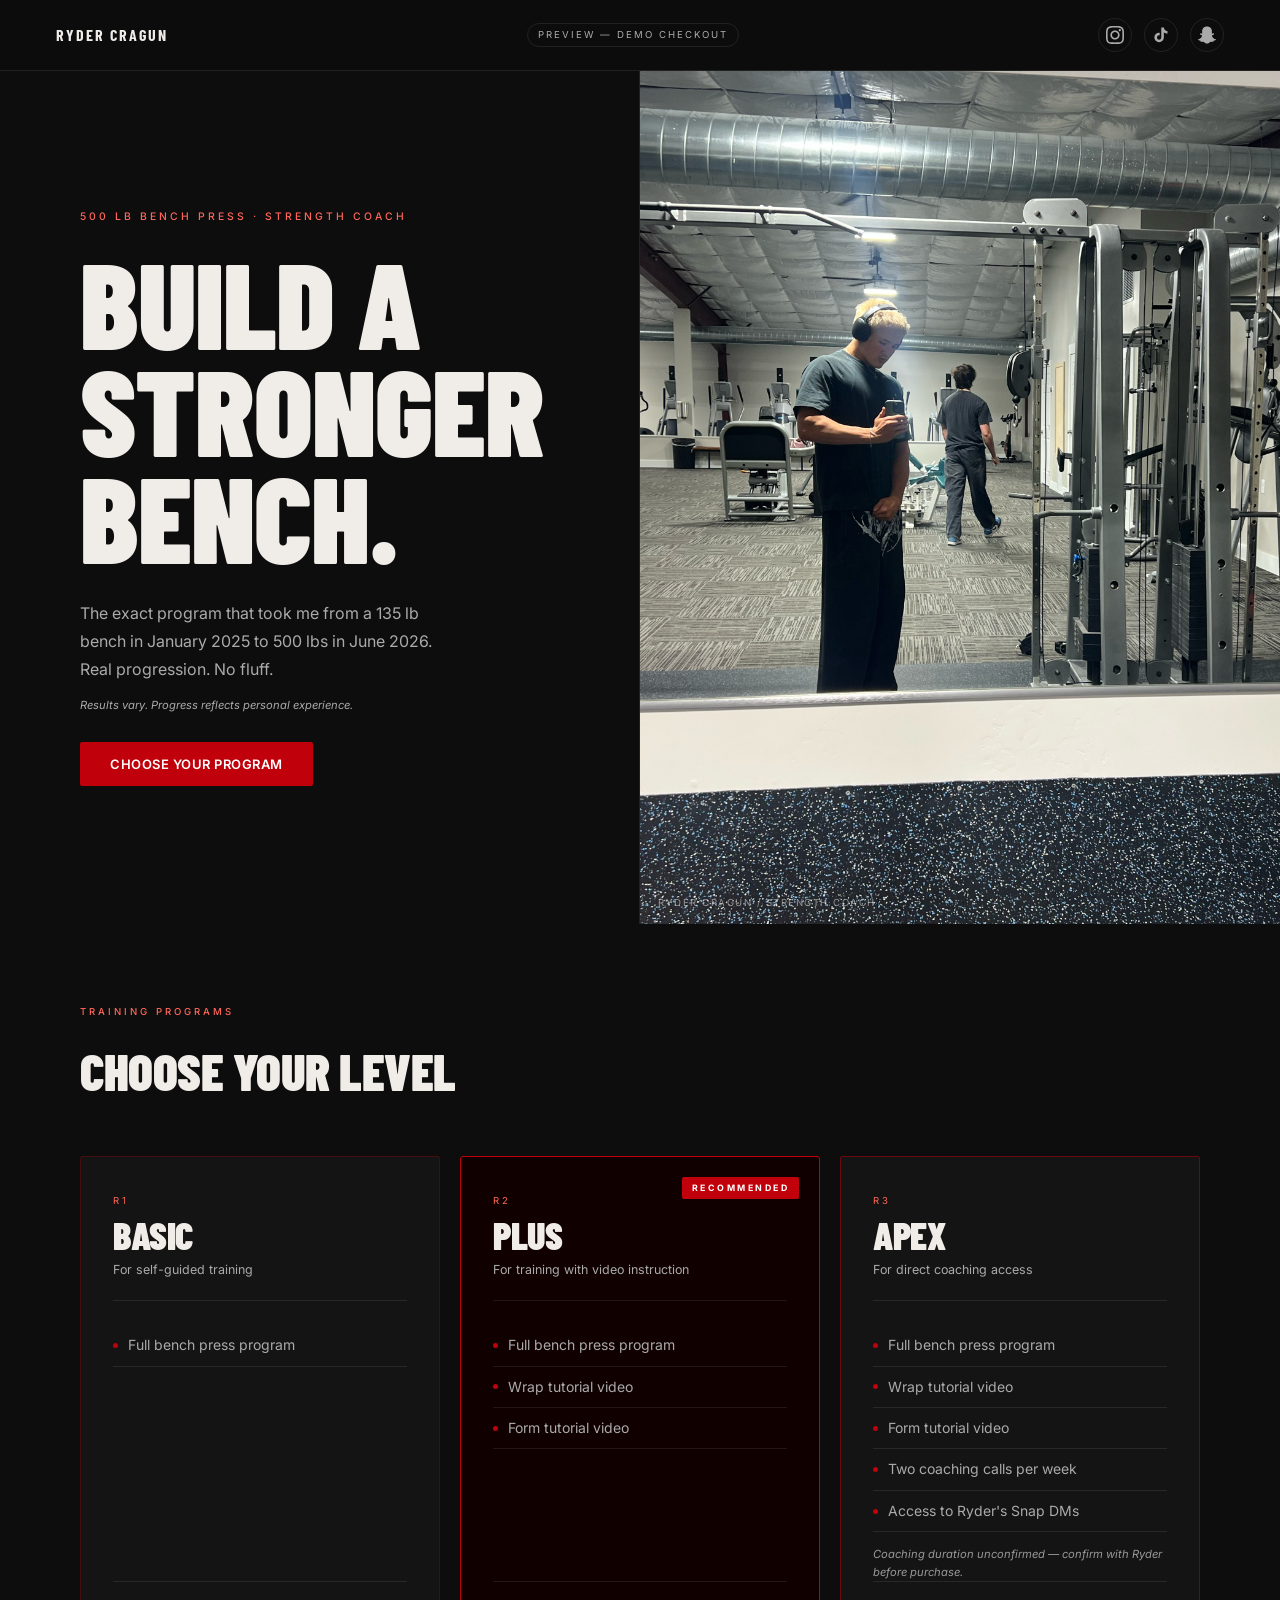
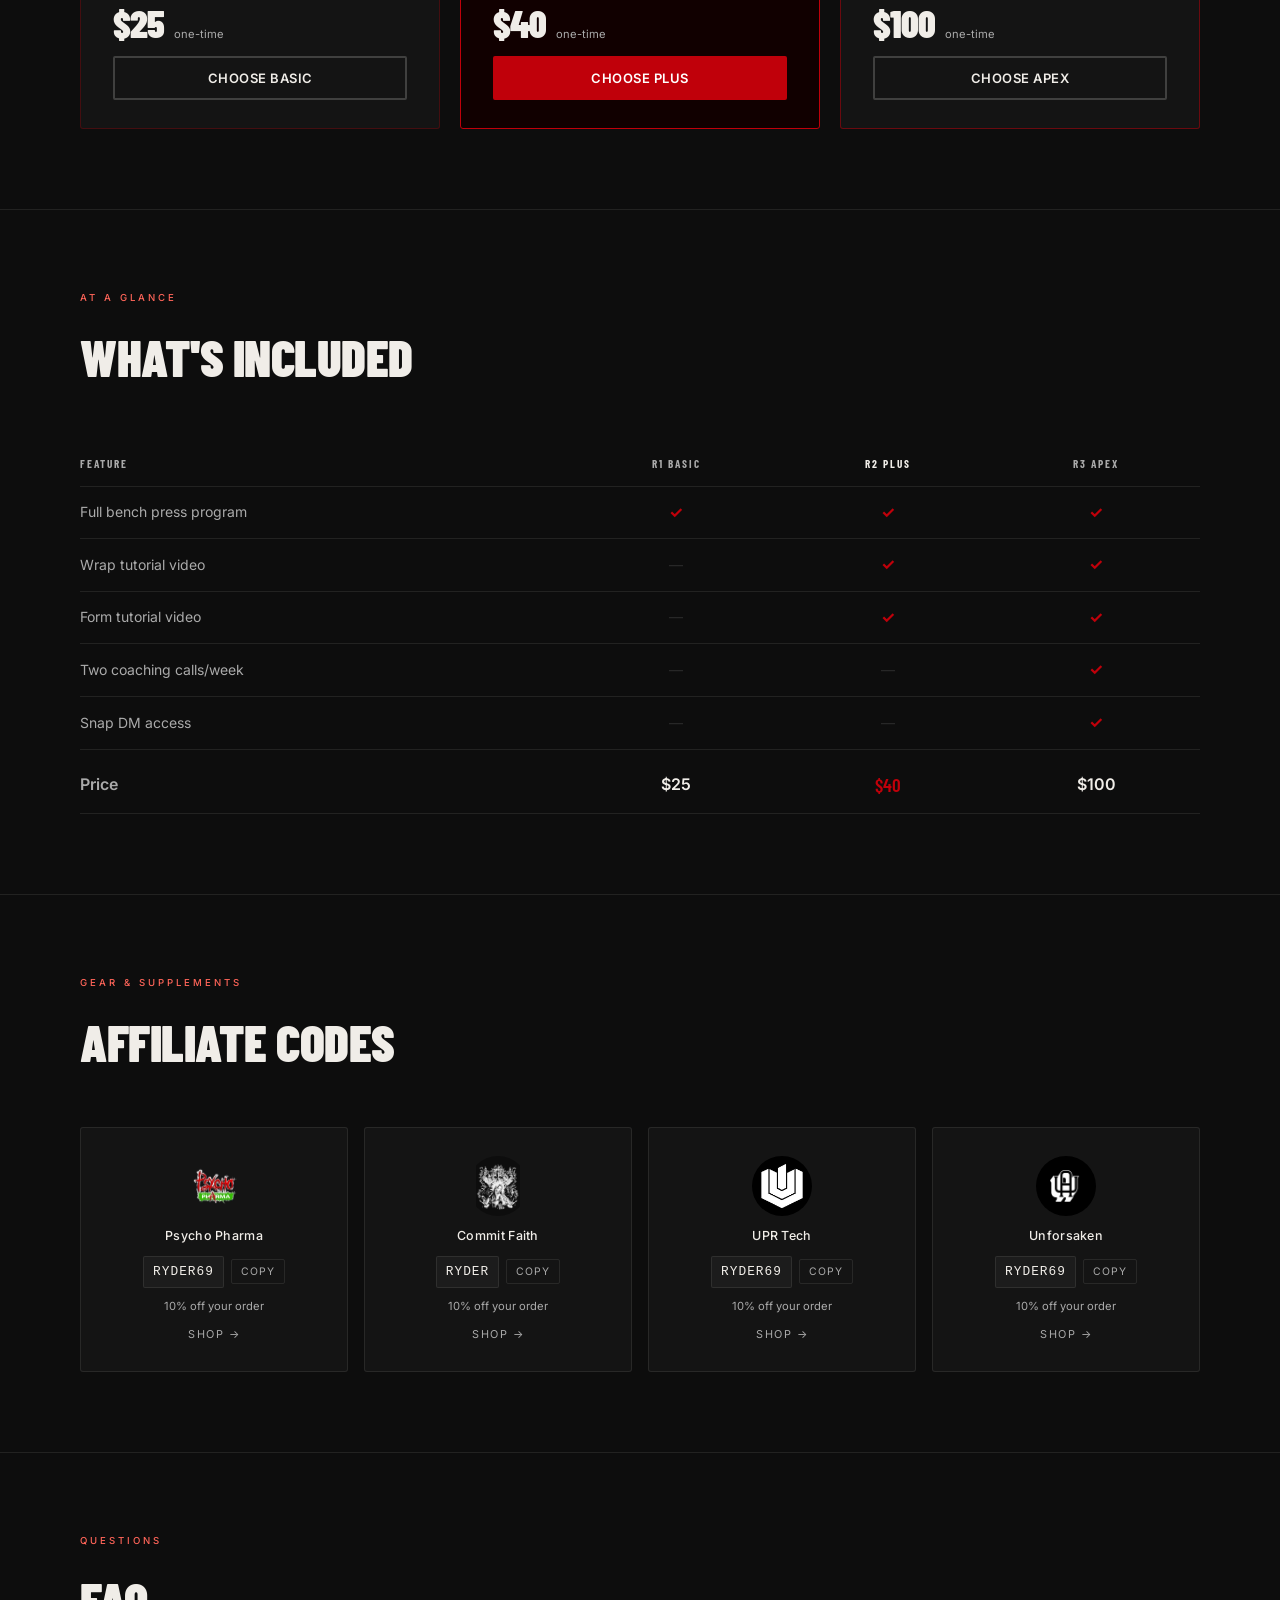
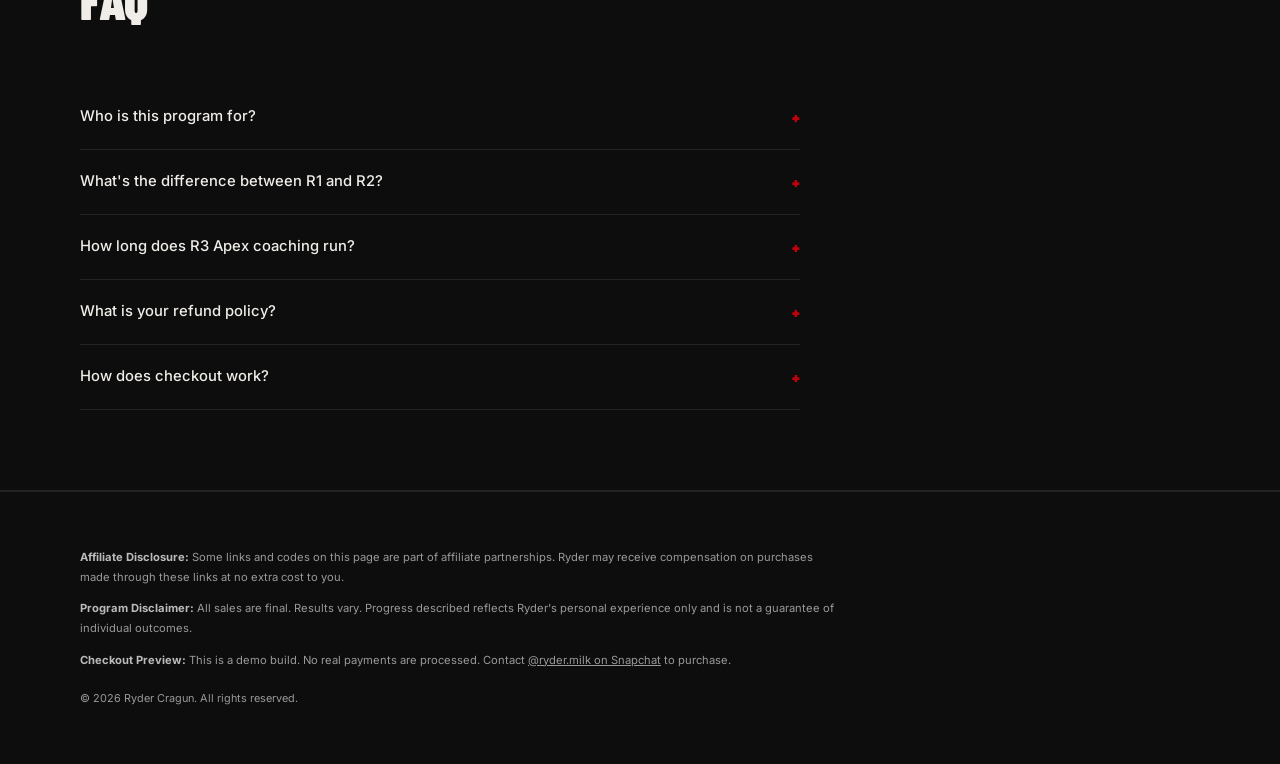
==== index.html @ a9511075 "Initial commit: Ryder website funnel files" ====
<!DOCTYPE html>
<html lang="en">
<head>
  <meta charset="UTF-8">
  <meta name="viewport" content="width=device-width, initial-scale=1.0">
  <title>Ryder Cragun — Bench Press Programs</title>
  <link rel="preconnect" href="https://fonts.googleapis.com">
  <link href="https://fonts.googleapis.com/css2?family=Barlow+Condensed:wght@700;900&family=Inter:wght@300;400;500&display=swap" rel="stylesheet">
  <link rel="stylesheet" href="styles.css">
</head>
<body>

  <header class="site-nav">
    <span class="nav-brand">Ryder Cragun</span>
    <span class="preview-label">Preview — Demo Checkout</span>
    <nav class="nav-socials" aria-label="Social links">
      <a href="https://www.instagram.com/Ryder.cragun" target="_blank" rel="noopener" aria-label="Instagram">
        <svg width="18" height="18" viewBox="0 0 24 24" fill="currentColor" aria-hidden="true"><path d="M12 2.163c3.204 0 3.584.012 4.85.07 3.252.148 4.771 1.691 4.919 4.919.058 1.265.069 1.645.069 4.849 0 3.205-.012 3.584-.069 4.849-.149 3.225-1.664 4.771-4.919 4.919-1.266.058-1.644.07-4.85.07-3.204 0-3.584-.012-4.849-.07-3.26-.149-4.771-1.699-4.919-4.92-.058-1.265-.07-1.644-.07-4.849 0-3.204.013-3.583.07-4.849.149-3.227 1.664-4.771 4.919-4.919 1.266-.057 1.645-.069 4.849-.069zm0-2.163c-3.259 0-3.667.014-4.947.072-4.358.2-6.78 2.618-6.98 6.98-.059 1.281-.073 1.689-.073 4.948 0 3.259.014 3.668.072 4.948.2 4.358 2.618 6.78 6.98 6.98 1.281.058 1.689.072 4.948.072 3.259 0 3.668-.014 4.948-.072 4.354-.2 6.782-2.618 6.979-6.98.059-1.28.073-1.689.073-4.948 0-3.259-.014-3.667-.072-4.947-.196-4.354-2.617-6.78-6.979-6.98-1.281-.059-1.69-.073-4.949-.073zm0 5.838c-3.403 0-6.162 2.759-6.162 6.162s2.759 6.163 6.162 6.163 6.162-2.759 6.162-6.163c0-3.403-2.759-6.162-6.162-6.162zm0 10.162c-2.209 0-4-1.79-4-4 0-2.209 1.791-4 4-4s4 1.791 4 4c0 2.21-1.791 4-4 4zm6.406-11.845c-.796 0-1.441.645-1.441 1.44s.645 1.44 1.441 1.44c.795 0 1.439-.645 1.439-1.44s-.644-1.44-1.439-1.44z"/></svg>
      </a>
      <a href="https://www.tiktok.com/@cragun_lifts" target="_blank" rel="noopener" aria-label="TikTok">
        <svg width="18" height="18" viewBox="0 0 24 24" fill="currentColor" aria-hidden="true"><path d="M19.59 6.69a4.83 4.83 0 01-3.77-4.25V2h-3.45v13.67a2.89 2.89 0 01-2.88 2.5 2.89 2.89 0 01-2.89-2.89 2.89 2.89 0 012.89-2.89c.28 0 .54.04.79.1V9.01a6.33 6.33 0 00-.79-.05 6.34 6.34 0 00-6.34 6.34 6.34 6.34 0 006.34 6.34 6.34 6.34 0 006.33-6.34V8.69a8.19 8.19 0 004.79 1.53V6.75a4.85 4.85 0 01-1.02-.06z"/></svg>
      </a>
      <a href="https://www.snapchat.com/add/ryder.milk" target="_blank" rel="noopener" aria-label="Snapchat">
        <svg width="18" height="18" viewBox="0 0 24 24" fill="currentColor" aria-hidden="true"><path d="M12.206.793c.99 0 4.347.276 5.93 3.821.529 1.193.403 3.219.299 4.847l-.003.06c-.012.18-.022.345-.03.51.075.045.203.09.401.09.3-.016.659-.12 1.033-.301.165-.088.344-.104.464-.104.182 0 .359.029.509.09.45.149.734.479.734.838.015.449-.39.839-1.213 1.168-.089.029-.209.075-.344.119-.45.135-1.139.36-1.333.81-.09.224-.061.524.12.868l.015.015c.06.136 1.526 3.475 4.791 4.014.255.044.435.27.42.509 0 .075-.015.149-.045.225-.24.569-1.273.988-3.146 1.271-.059.091-.12.375-.164.57-.029.179-.074.36-.134.553-.076.271-.27.405-.555.405h-.03c-.135 0-.313-.031-.538-.074-.36-.075-.765-.135-1.273-.135-.3 0-.599.015-.913.074-.6.104-1.123.464-1.723.884-.853.599-1.826 1.288-3.294 1.288-.06 0-.119-.015-.165-.015h-.124c-1.468 0-2.427-.675-3.279-1.288-.599-.42-1.107-.779-1.707-.884-.314-.045-.629-.074-.928-.074-.54 0-.958.089-1.272.149-.211.043-.391.074-.54.074-.374 0-.523-.224-.583-.42-.061-.192-.09-.389-.135-.567-.046-.181-.105-.494-.166-.57-1.918-.222-2.95-.642-3.189-1.226-.031-.063-.052-.15-.055-.225-.015-.243.165-.465.42-.509 3.264-.54 4.73-3.879 4.791-4.02l.016-.029c.18-.345.224-.645.119-.869-.195-.434-.884-.658-1.332-.809-.121-.029-.24-.074-.346-.119-1.107-.435-1.257-.93-1.197-1.273.09-.479.674-.793 1.168-.793.146 0 .27.029.383.074.42.194.789.3 1.104.3.234 0 .384-.06.465-.105l-.046-.569c-.098-1.626-.225-3.651.307-4.837C7.392 1.077 10.739.807 11.727.807l.419-.015h.06z"/></svg>
      </a>
    </nav>
  </header>

  <main>

    <section class="hero" aria-label="Hero">
      <div class="hero-text">
        <p class="eyebrow">500 lb Bench Press &middot; Strength Coach</p>
        <h1>Build a<br>Stronger<br>Bench.</h1>
        <p class="hero-sub">The exact program that took me from a 135 lb bench in January 2025 to 500 lbs in June 2026. Real progression. No fluff.</p>
        <p class="results-vary">Results vary. Progress reflects personal experience.</p>
        <a href="#programs" class="btn btn-primary hero-cta">Choose Your Program</a>
      </div>
      <figure class="hero-photo">
        <img src="assets/source-1.jpg" alt="Ryder Cragun, strength coach, performing a heavy bench press" class="athlete-img">
        <figcaption class="photo-caption">Ryder Cragun / Strength coach</figcaption>
      </figure>
    </section>

    <section class="programs" id="programs" aria-labelledby="programs-title">
      <p class="section-eyebrow">Training Programs</p>
      <h2 class="section-title" id="programs-title">Choose Your Level</h2>
      <div class="cards">

        <article class="card">
          <div class="card-header">
            <span class="tier-label">R1</span>
            <h3>Basic</h3>
            <p class="card-subtitle">For self-guided training</p>
          </div>
          <ul class="inclusions" aria-label="R1 inclusions">
            <li>Full bench press program</li>
          </ul>
          <div class="card-footer">
            <div class="price">$25 <span>one-time</span></div>
            <a href="checkout.html?tier=R1" class="btn btn-outline">Choose Basic</a>
          </div>
        </article>

        <article class="card card-featured">
          <div class="featured-badge" aria-label="Recommended">Recommended</div>
          <div class="card-header">
            <span class="tier-label">R2</span>
            <h3>Plus</h3>
            <p class="card-subtitle">For training with video instruction</p>
          </div>
          <ul class="inclusions" aria-label="R2 inclusions">
            <li>Full bench press program</li>
            <li>Wrap tutorial video</li>
            <li>Form tutorial video</li>
          </ul>
          <div class="card-footer">
            <div class="price">$40 <span>one-time</span></div>
            <a href="checkout.html?tier=R2" class="btn btn-primary">Choose Plus</a>
          </div>
        </article>

        <article class="card card-apex">
          <div class="card-header">
            <span class="tier-label">R3</span>
            <h3>Apex</h3>
            <p class="card-subtitle">For direct coaching access</p>
          </div>
          <ul class="inclusions" aria-label="R3 inclusions">
            <li>Full bench press program</li>
            <li>Wrap tutorial video</li>
            <li>Form tutorial video</li>
            <li>Two coaching calls per week</li>
            <li>Access to Ryder's Snap DMs</li>
          </ul>
          <p class="apex-note">Coaching duration unconfirmed — confirm with Ryder before purchase.</p>
          <div class="card-footer">
            <div class="price">$100 <span>one-time</span></div>
            <a href="checkout.html?tier=R3" class="btn btn-outline">Choose Apex</a>
          </div>
        </article>

      </div>
    </section>

    <section class="comparison" aria-labelledby="compare-title">
      <p class="section-eyebrow">At a Glance</p>
      <h2 class="section-title" id="compare-title">What's Included</h2>
      <div class="table-wrap">
        <table>
          <thead>
            <tr><th scope="col">Feature</th><th scope="col">R1 Basic</th><th scope="col">R2 Plus</th><th scope="col">R3 Apex</th></tr>
          </thead>
          <tbody>
            <tr><td>Full bench press program</td><td class="check">&#10003;</td><td class="check">&#10003;</td><td class="check">&#10003;</td></tr>
            <tr><td>Wrap tutorial video</td><td class="cross">&mdash;</td><td class="check">&#10003;</td><td class="check">&#10003;</td></tr>
            <tr><td>Form tutorial video</td><td class="cross">&mdash;</td><td class="check">&#10003;</td><td class="check">&#10003;</td></tr>
            <tr><td>Two coaching calls/week</td><td class="cross">&mdash;</td><td class="cross">&mdash;</td><td class="check">&#10003;</td></tr>
            <tr><td>Snap DM access</td><td class="cross">&mdash;</td><td class="cross">&mdash;</td><td class="check">&#10003;</td></tr>
            <tr class="price-row"><td>Price</td><td>$25</td><td>$40</td><td>$100</td></tr>
          </tbody>
        </table>
      </div>
    </section>

    <section class="affiliates" aria-labelledby="aff-title">
      <p class="section-eyebrow">Gear &amp; Supplements</p>
      <h2 class="section-title" id="aff-title">Affiliate Codes</h2>
      <div class="affiliate-grid">
        <div class="affiliate-card">
          <a href="https://www.psychopharma.com" target="_blank" rel="noopener sponsored"><img src="assets/source-2.png" alt="Psycho Pharma"></a>
          <p class="aff-name">Psycho Pharma</p>
          <div class="code-row"><code>RYDER69</code><button class="copy-btn" data-code="RYDER69" aria-label="Copy code RYDER69">Copy</button></div>
          <p class="aff-disc">10% off your order</p>
          <a href="https://www.psychopharma.com" target="_blank" rel="noopener sponsored" class="shop-link">Shop &rarr;</a>
        </div>
        <div class="affiliate-card">
          <a href="https://commitment-in-faith.myshopify.com/?utm_source=ig&utm_medium=social&utm_content=link_in_bio" target="_blank" rel="noopener sponsored"><img src="assets/source-3.png" alt="Commit Faith"></a>
          <p class="aff-name">Commit Faith</p>
          <div class="code-row"><code>RYDER</code><button class="copy-btn" data-code="RYDER" aria-label="Copy code RYDER">Copy</button></div>
          <p class="aff-disc">10% off your order</p>
          <a href="https://commitment-in-faith.myshopify.com/?utm_source=ig&utm_medium=social&utm_content=link_in_bio" target="_blank" rel="noopener sponsored" class="shop-link">Shop &rarr;</a>
        </div>
        <div class="affiliate-card">
          <a href="https://upr-tech.com/?srsltid=AfmBOopEf_AXlFQL9vsZ2hc5RppQuzRiuDc6h2p1jYFiU6wqaBBVET_k" target="_blank" rel="noopener sponsored"><img src="assets/source-4.jpg" alt="UPR Tech"></a>
          <p class="aff-name">UPR Tech</p>
          <div class="code-row"><code>RYDER69</code><button class="copy-btn" data-code="RYDER69" aria-label="Copy code RYDER69">Copy</button></div>
          <p class="aff-disc">10% off your order</p>
          <a href="https://upr-tech.com/?srsltid=AfmBOopEf_AXlFQL9vsZ2hc5RppQuzRiuDc6h2p1jYFiU6wqaBBVET_k" target="_blank" rel="noopener sponsored" class="shop-link">Shop &rarr;</a>
        </div>
        <div class="affiliate-card">
          <a href="https://shopunforsaken.com/?utm_source=ig&utm_medium=social&utm_content=link_in_bio" target="_blank" rel="noopener sponsored"><img src="assets/source-5.jpg" alt="Unforsaken"></a>
          <p class="aff-name">Unforsaken</p>
          <div class="code-row"><code>RYDER69</code><button class="copy-btn" data-code="RYDER69" aria-label="Copy code RYDER69">Copy</button></div>
          <p class="aff-disc">10% off your order</p>
          <a href="https://shopunforsaken.com/?utm_source=ig&utm_medium=social&utm_content=link_in_bio" target="_blank" rel="noopener sponsored" class="shop-link">Shop &rarr;</a>
        </div>
      </div>
    </section>

    <section class="faq" aria-labelledby="faq-title">
      <p class="section-eyebrow">Questions</p>
      <h2 class="section-title" id="faq-title">FAQ</h2>
      <div class="faq-list">
        <details class="faq-item"><summary>Who is this program for?</summary><p>For lifters seeking a structured bench press program. Not sure if it's the right fit for you? Ask Ryder directly on Snapchat at @ryder.milk.</p></details>
        <details class="faq-item"><summary>What's the difference between R1 and R2?</summary><p>R2 adds two tutorial videos: proper wrap technique and bench form cues. If you're newer to equipped or technique-focused lifting, R2 is the stronger starting point.</p></details>
        <details class="faq-item"><summary>How long does R3 Apex coaching run?</summary><p>Coaching duration is not yet publicly confirmed. Contact Ryder on Snapchat at @ryder.milk before purchasing R3 to confirm current terms.</p></details>
        <details class="faq-item"><summary>What is your refund policy?</summary><p>All sales are final. Results vary based on individual effort, consistency, and starting fitness level. The progression described reflects Ryder's personal experience and is not a guarantee.</p></details>
        <details class="faq-item"><summary>How does checkout work?</summary><p>Selecting a program opens the checkout page. This is a demo — no real payments are processed yet. To purchase, reach out to Ryder on Snapchat at @ryder.milk.</p></details>
      </div>
    </section>

  </main>

  <footer class="site-footer">
    <div class="footer-inner">
      <p class="disclosure"><strong>Affiliate Disclosure:</strong> Some links and codes on this page are part of affiliate partnerships. Ryder may receive compensation on purchases made through these links at no extra cost to you.</p>
      <p class="disclosure"><strong>Program Disclaimer:</strong> All sales are final. Results vary. Progress described reflects Ryder's personal experience only and is not a guarantee of individual outcomes.</p>
      <p class="disclosure demo-note"><strong>Checkout Preview:</strong> This is a demo build. No real payments are processed. Contact <a href="https://www.snapchat.com/add/ryder.milk" target="_blank" rel="noopener">@ryder.milk on Snapchat</a> to purchase.</p>
      <p class="copyright">&copy; 2026 Ryder Cragun. All rights reserved.</p>
    </div>
  </footer>

  <div id="copy-announce" role="status" aria-live="polite" aria-atomic="true" class="sr-only"></div>

  <div class="mobile-cta-bar" aria-label="Choose your program">
    <a href="#programs" class="btn btn-primary mobile-cta-btn">Choose Your Program</a>
    <span class="mobile-cta-demo">Demo — no real payments</span>
  </div>

  <script src="app.js"></script>
</body>
</html>
---- styles.css ----
/* ── Variables & Reset ── */
:root {
  --bg: #0d0d0d;
  --surface: #141414;
  --surface2: #1c1c1c;
  --text: #f0ede8;
  --muted: #aaa;
  --red-label: #ff6559;
  --red: #c0000a;
  --red-hi: #e5000c;
  --border: rgba(192,0,10,0.28);
  --rule: rgba(240,237,232,0.09);
  --font-head: 'Barlow Condensed', 'Arial Narrow', Arial, sans-serif;
  --font-body: 'Inter', system-ui, -apple-system, sans-serif;
}
*, *::before, *::after { box-sizing: border-box; margin: 0; padding: 0; }
html { scroll-behavior: smooth; }
body { background: var(--bg); color: var(--text); font-family: var(--font-body); font-size: 16px; line-height: 1.6; overflow-x: hidden; }
img { display: block; max-width: 100%; }
a { color: inherit; }

/* ── Nav ── */
.site-nav {
  display: flex; align-items: center; justify-content: space-between;
  padding: 18px 56px; border-bottom: 1px solid var(--rule);
  position: sticky; top: 0; z-index: 50;
  background: rgba(13,13,13,0.93); backdrop-filter: blur(10px);
}
.nav-brand { font-family: var(--font-head); font-size: 1rem; font-weight: 700; letter-spacing: 2px; text-transform: uppercase; }
.preview-label { font-size: 0.6rem; letter-spacing: 2px; text-transform: uppercase; color: var(--muted); border: 1px solid var(--rule); padding: 3px 10px; border-radius: 100px; }
.nav-socials { display: flex; gap: 12px; }
.nav-socials a { display: flex; align-items: center; justify-content: center; width: 34px; height: 34px; border-radius: 50%; border: 1px solid var(--rule); color: var(--muted); text-decoration: none; transition: color .2s, border-color .2s; }
.nav-socials a:hover { color: var(--text); border-color: var(--red); }
.nav-socials a:focus-visible { outline: 2px solid var(--red); outline-offset: 3px; }

/* ── Hero ── */
.hero { display: grid; grid-template-columns: 1fr 1fr; min-height: 88vh; }
.hero-text { display: flex; flex-direction: column; justify-content: center; padding: 80px 64px 80px 80px; border-right: 1px solid var(--rule); }
.eyebrow { font-size: 0.65rem; letter-spacing: 3px; text-transform: uppercase; color: var(--red-label); font-weight: 500; margin-bottom: 22px; }
h1 { font-family: var(--font-head); font-size: clamp(5rem, 9.5vw, 9rem); font-weight: 900; line-height: 0.88; letter-spacing: -1px; text-transform: uppercase; margin-bottom: 30px; }
.hero-sub { font-size: 1rem; color: var(--muted); max-width: 360px; line-height: 1.75; margin-bottom: 14px; }
.results-vary { font-size: 0.7rem; color: var(--muted); margin-bottom: 28px; font-style: italic; }
.hero-photo { position: relative; overflow: hidden; margin: 0; }
.athlete-img { width: 100%; height: 100%; object-fit: cover; object-position: 34% 52%; transform: scale(1.45); transform-origin: 34% 52%; }
.photo-caption { position: absolute; bottom: 14px; left: 18px; font-size: 0.6rem; letter-spacing: 1.5px; text-transform: uppercase; color: rgba(240,237,232,0.55); pointer-events: none; }

/* ── Buttons ── */
.btn { display: inline-flex; align-items: center; justify-content: center; font-family: var(--font-body); font-size: 0.8125rem; font-weight: 600; letter-spacing: 0.5px; text-transform: uppercase; text-decoration: none; padding: 12px 28px; min-height: 44px; border-radius: 2px; border: 2px solid transparent; cursor: pointer; transition: background .2s, color .2s, border-color .2s; line-height: 1; }
.btn-primary { background: var(--red); color: #fff; border-color: var(--red); }
.btn-primary:hover { background: var(--red-hi); border-color: var(--red-hi); }
.btn-outline { background: transparent; color: var(--text); border-color: rgba(240,237,232,0.2); }
.btn-outline:hover { border-color: var(--red); color: var(--red); }
.btn:focus-visible { outline: 2px solid var(--red); outline-offset: 3px; }
.hero-cta { align-self: flex-start; width: auto; }

/* ── Shared section ── */
.programs, .comparison, .affiliates, .faq { padding: 80px 80px; border-bottom: 1px solid var(--rule); }
.section-eyebrow { font-size: 0.6rem; letter-spacing: 3px; text-transform: uppercase; color: var(--red-label); font-weight: 500; margin-bottom: 10px; }
.section-title { font-family: var(--font-head); font-size: clamp(2rem, 4vw, 3.2rem); font-weight: 900; text-transform: uppercase; letter-spacing: -0.5px; margin-bottom: 44px; }

/* ── Programs ── */
.cards { display: grid; grid-template-columns: repeat(3, 1fr); gap: 20px; align-items: stretch; }
.card { background: var(--surface); border: 1px solid var(--border); border-radius: 3px; padding: 36px 32px 28px; display: flex; flex-direction: column; position: relative; }
.card-featured { border-color: var(--red); background: #110000; }
.card-apex { border-color: rgba(192,0,10,0.5); }
.featured-badge { position: absolute; top: 20px; right: 20px; background: var(--red); color: #fff; font-size: 0.55rem; letter-spacing: 2.5px; text-transform: uppercase; font-weight: 700; padding: 4px 10px; border-radius: 2px; }
.card-header { margin-bottom: 24px; border-bottom: 1px solid var(--rule); padding-bottom: 20px; }
.tier-label { font-size: 0.6rem; letter-spacing: 3px; text-transform: uppercase; color: var(--red-label); display: block; margin-bottom: 8px; }
.card h3 { font-family: var(--font-head); font-size: 2.4rem; font-weight: 900; text-transform: uppercase; letter-spacing: -0.5px; line-height: 1; margin-bottom: 6px; }
.card-subtitle { font-size: 0.78rem; color: var(--muted); font-weight: 400; margin-top: 4px; }
.inclusions { list-style: none; padding: 0; flex: 1; }
.inclusions li { font-size: 0.875rem; color: var(--muted); padding: 9px 0; border-bottom: 1px solid var(--rule); display: flex; align-items: center; gap: 10px; }
.inclusions li::before { content: ''; display: inline-block; width: 5px; height: 5px; background: var(--red); border-radius: 50%; flex-shrink: 0; }
.apex-note { font-size: 0.7rem; color: #999; margin-top: 14px; line-height: 1.55; font-style: italic; }
.card-footer { display: flex; flex-direction: column; align-items: stretch; margin-top: auto; padding-top: 22px; border-top: 1px solid var(--rule); gap: 14px; }
.card-footer .btn { width: 100%; text-align: center; }
.price { font-family: var(--font-head); font-size: 2.4rem; font-weight: 900; color: var(--text); letter-spacing: -1px; white-space: nowrap; line-height: 1; }
.price span { font-family: var(--font-body); font-size: 0.7rem; color: var(--muted); font-weight: 400; letter-spacing: 0; margin-left: 3px; }

/* ── Comparison ── */
.table-wrap { overflow-x: auto; -webkit-overflow-scrolling: touch; }
table { width: 100%; border-collapse: collapse; font-size: 0.875rem; min-width: 440px; }
th, td { padding: 13px 16px; text-align: center; border-bottom: 1px solid var(--rule); }
th:first-child, td:first-child { text-align: left; color: var(--muted); padding-left: 0; }
th { font-family: var(--font-head); font-size: 0.7rem; letter-spacing: 2px; text-transform: uppercase; color: var(--muted); font-weight: 700; }
th:nth-child(3) { color: var(--text); }
.check { color: var(--red); font-weight: 700; font-size: 1rem; }
.cross { color: #2a2a2a; }
.price-row td { font-weight: 600; padding-top: 20px; font-size: 1rem; }
.price-row td:nth-child(3) { color: var(--red); font-family: var(--font-head); font-size: 1.2rem; }

/* ── Affiliates ── */
.affiliate-grid { display: grid; grid-template-columns: repeat(4, 1fr); gap: 16px; }
.affiliate-card { background: var(--surface); border: 1px solid var(--rule); border-radius: 3px; padding: 28px 20px; display: flex; flex-direction: column; align-items: center; gap: 10px; text-align: center; }
.affiliate-card img { width: 60px; height: 60px; object-fit: contain; border-radius: 50%; }
.aff-name { font-size: 0.78rem; font-weight: 500; letter-spacing: 0.3px; }
.code-row { display: flex; align-items: center; gap: 7px; }
.code-row code { font-size: 0.8rem; background: var(--surface2); padding: 5px 9px; border-radius: 2px; letter-spacing: 1px; border: 1px solid var(--rule); font-family: monospace; }
.copy-btn { font-size: 0.65rem; background: transparent; border: 1px solid var(--rule); color: var(--muted); padding: 5px 9px; border-radius: 2px; cursor: pointer; font-family: var(--font-body); letter-spacing: 1px; text-transform: uppercase; transition: color .2s, border-color .2s; }
.copy-btn:hover, .copy-btn.copied { color: var(--red); border-color: var(--red); }
.copy-btn:focus-visible { outline: 2px solid var(--red); outline-offset: 2px; }
.aff-disc { font-size: 0.7rem; color: var(--muted); }
.shop-link { font-size: 0.68rem; letter-spacing: 1.5px; text-transform: uppercase; color: var(--muted); text-decoration: none; transition: color .2s; margin-top: auto; }
.shop-link:hover { color: var(--text); }

/* ── FAQ ── */
.faq { padding-bottom: 80px; }
.faq-list { max-width: 720px; }
.faq-item { border-bottom: 1px solid var(--rule); }
.faq-item summary { padding: 18px 0; font-size: 0.925rem; font-weight: 500; cursor: pointer; list-style: none; display: flex; justify-content: space-between; align-items: center; gap: 16px; }
.faq-item summary::-webkit-details-marker { display: none; }
.faq-item summary::after { content: '+'; font-size: 1.1rem; color: var(--red); flex-shrink: 0; transition: transform .2s; font-family: var(--font-head); font-weight: 900; }
.faq-item[open] summary::after { transform: rotate(45deg); }
.faq-item p { color: var(--muted); font-size: 0.875rem; line-height: 1.75; padding: 0 0 20px; }
.faq-item:focus-visible { outline: 2px solid var(--red); }

/* ── Footer ── */
.site-footer { padding: 56px 80px; border-top: 1px solid var(--rule); }
.footer-inner { max-width: 760px; display: flex; flex-direction: column; gap: 12px; }
.disclosure { font-size: 0.7rem; color: #999; line-height: 1.75; }
.disclosure strong { color: #bbb; }
.disclosure a { color: #999; text-decoration: underline; }
.disclosure a:hover { color: var(--text); }
.demo-note { color: #999; }
.copyright { font-size: 0.68rem; color: #999; margin-top: 8px; }

/* ── Responsive ── */
@media (max-width: 1024px) {
  .programs, .comparison, .affiliates, .faq, .site-footer { padding-left: 40px; padding-right: 40px; }
  .site-nav { padding-left: 40px; padding-right: 40px; }
  .hero-text { padding: 60px 40px 60px 56px; }
}
@media (max-width: 860px) {
  .programs, .comparison, .affiliates, .faq, .site-footer { padding-left: 24px; padding-right: 24px; }
  .site-nav { padding: 14px 24px; }
  .preview-label { display: none; }
  .hero { grid-template-columns: 1fr; min-height: auto; }
  .hero-text { padding: 56px 24px 44px; border-right: none; border-bottom: 1px solid var(--rule); }
  h1 { font-size: clamp(4.5rem, 20vw, 7rem); }
  .hero-photo { height: 65vw; max-height: 520px; }
  .cards { grid-template-columns: 1fr; max-width: 460px; }
  .affiliate-grid { grid-template-columns: repeat(2, 1fr); }
}
@media (max-width: 480px) {
  .affiliate-grid { grid-template-columns: 1fr 1fr; gap: 10px; }
  .affiliate-card { padding: 18px 12px; }
  .card { padding: 28px 22px 22px; }
}
@media (max-width: 400px) {
  table { font-size: 0.75rem; min-width: 0; }
  th, td { padding: 10px 7px; }
  th:first-child, td:first-child { padding-left: 0; }
}
@media (max-width: 320px) {
  table { font-size: 0.7rem; }
  th, td { padding: 8px 5px; }
}

/* ── Mobile bottom CTA ── */
.mobile-cta-bar { display: none; }
@media (max-width: 860px) {
  body { padding-bottom: 76px; }
  .mobile-cta-bar {
    display: flex; flex-direction: column; align-items: center; gap: 4px;
    position: fixed; bottom: 0; left: 0; right: 0; z-index: 100;
    background: rgba(13,13,13,0.97); backdrop-filter: blur(10px);
    border-top: 1px solid var(--rule);
    padding: 10px 20px 12px;
  }
  .mobile-cta-btn { width: 100%; max-width: 400px; }
  .mobile-cta-demo { font-size: 0.6rem; letter-spacing: 1.5px; text-transform: uppercase; color: #999; }
}

/* ── Screen-reader only ── */
.sr-only { position: absolute; width: 1px; height: 1px; padding: 0; margin: -1px; overflow: hidden; clip: rect(0,0,0,0); white-space: nowrap; border: 0; }

/* ── Reduced motion ── */
@media (prefers-reduced-motion: reduce) {
  *, *::before, *::after { transition: none !important; animation: none !important; }
  html { scroll-behavior: auto; }
}
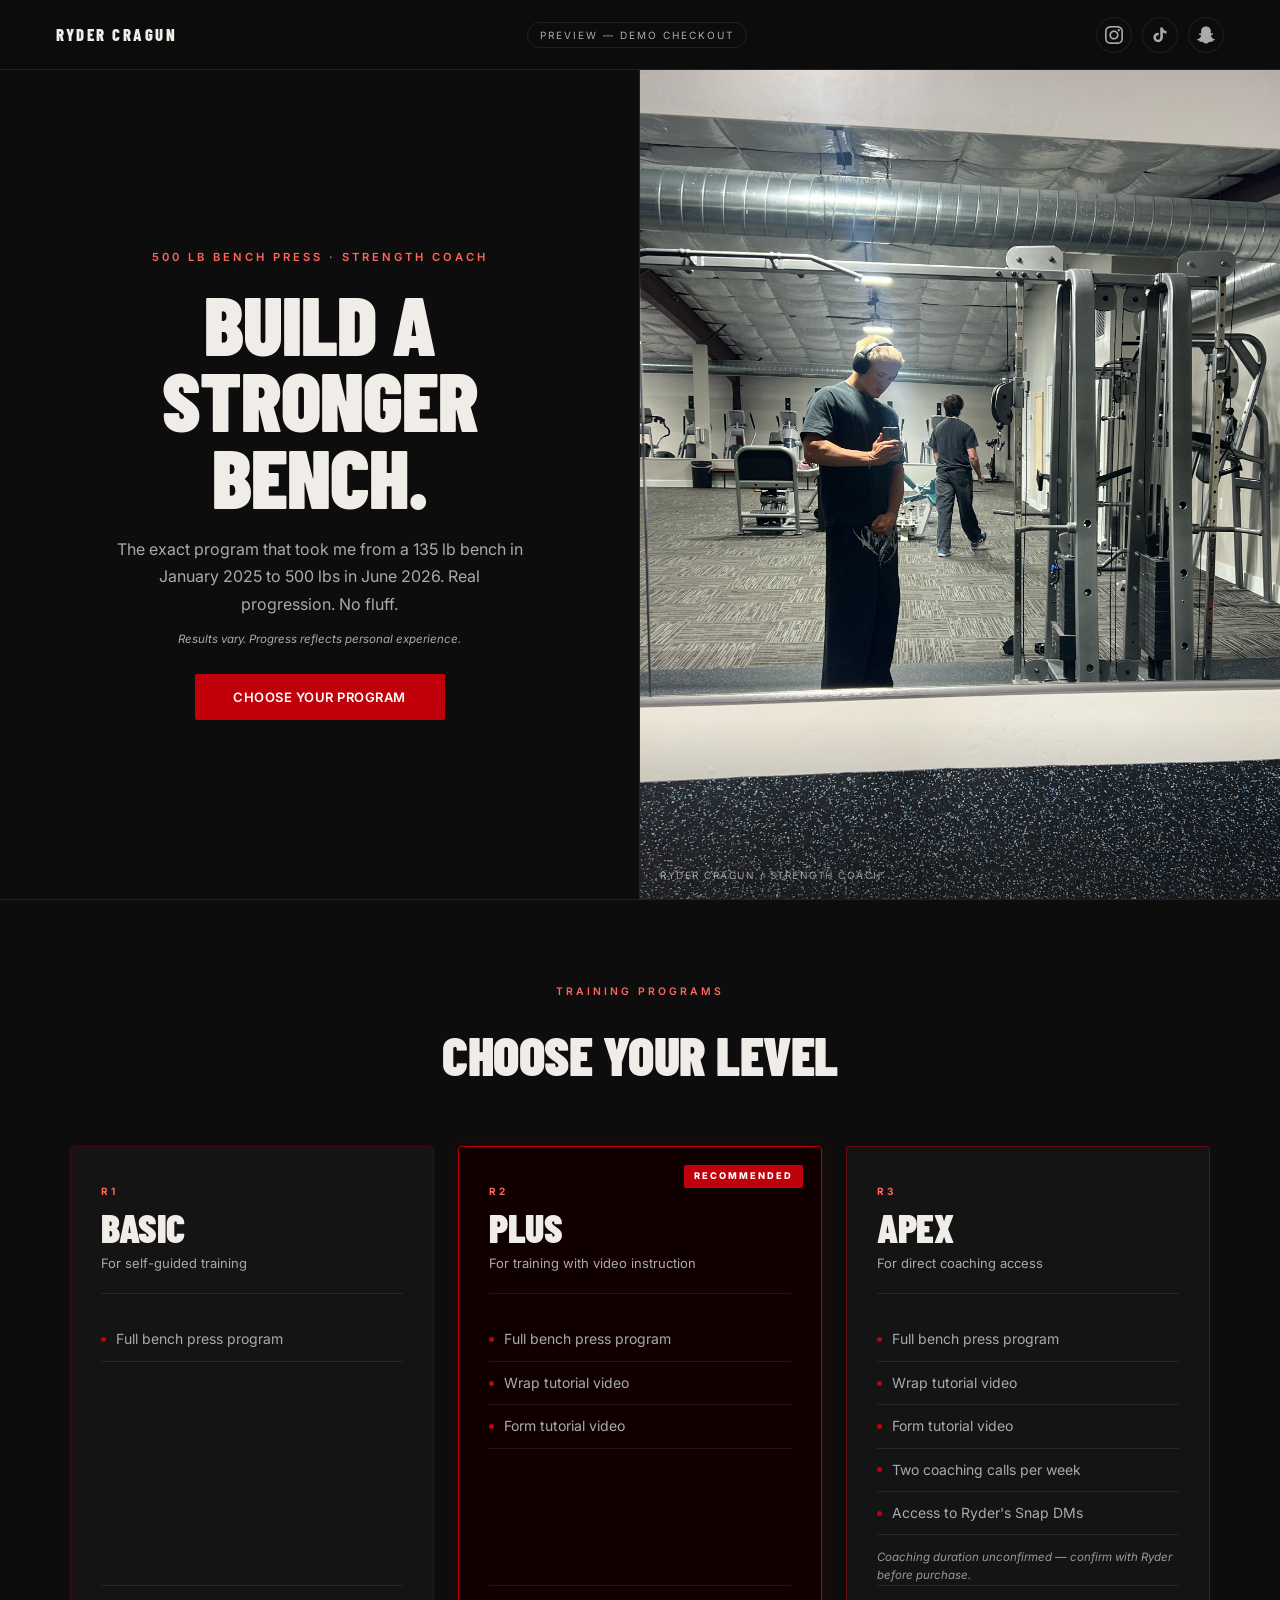
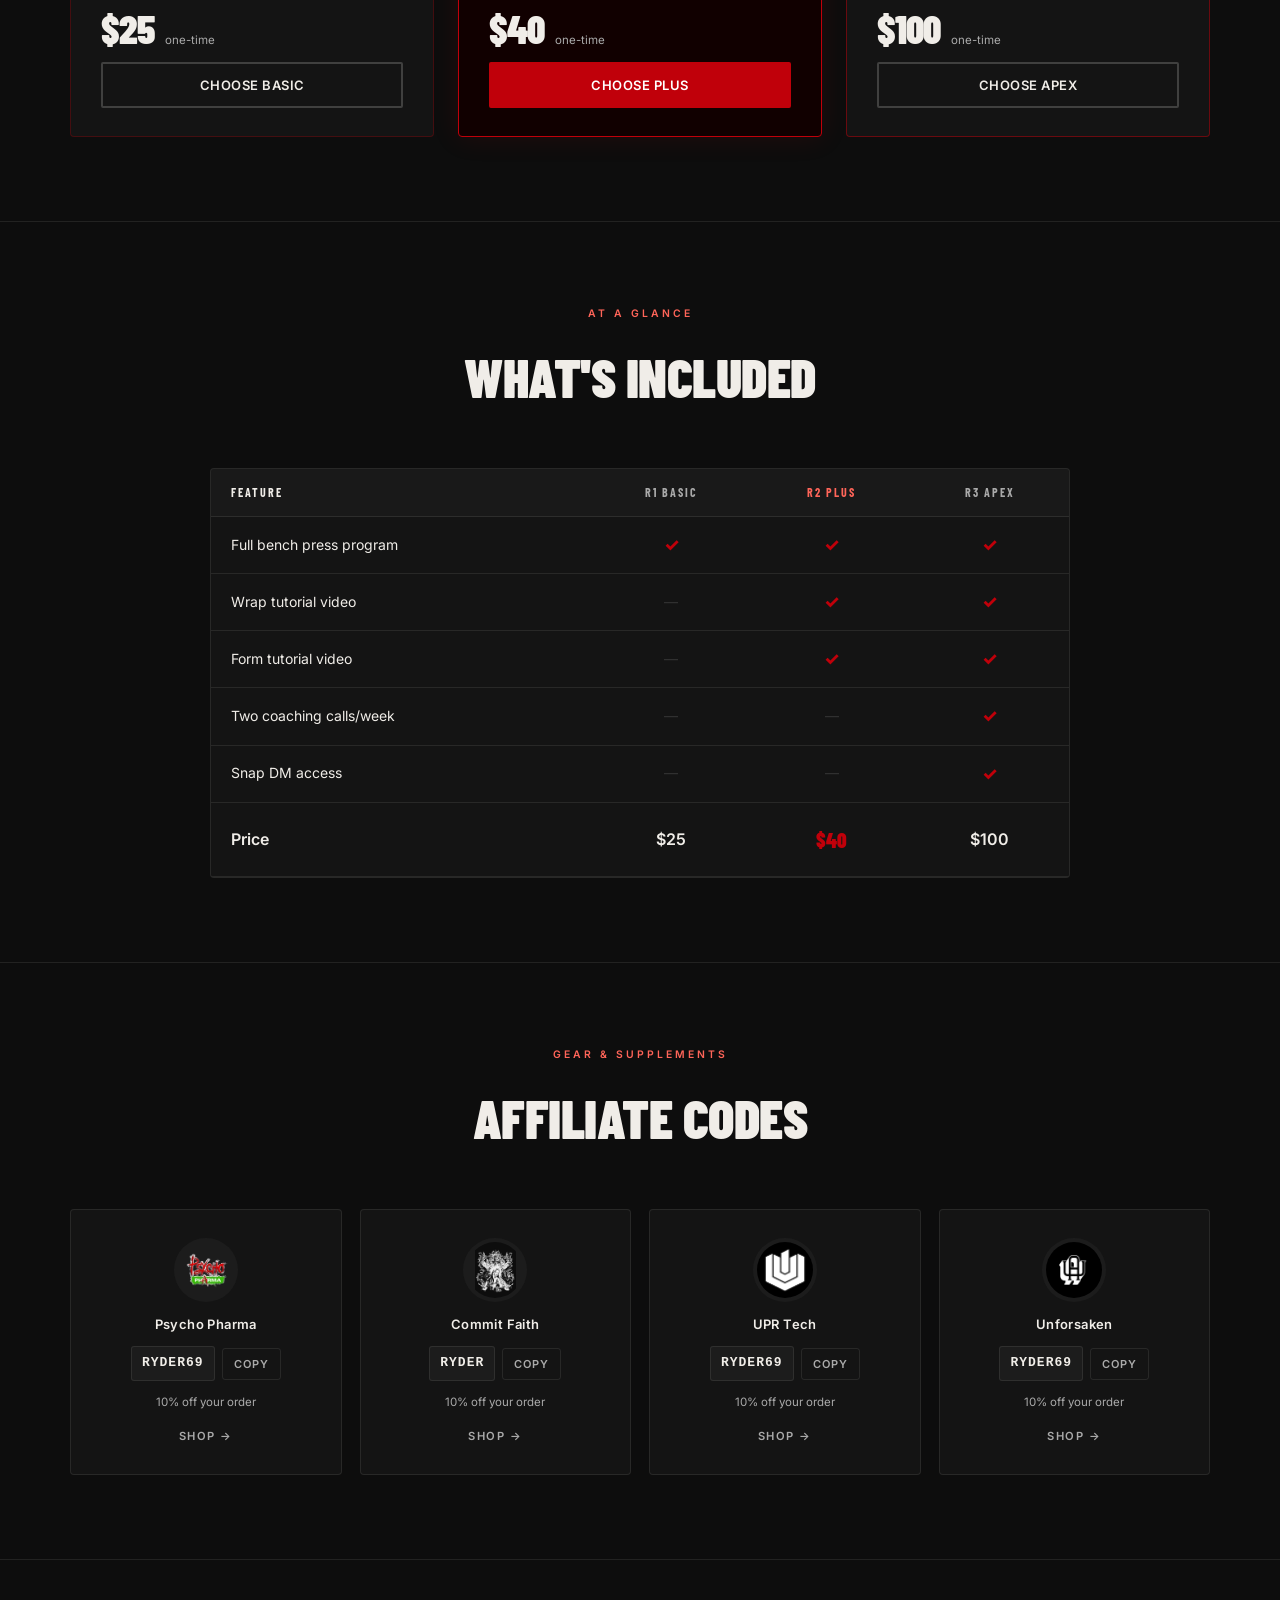
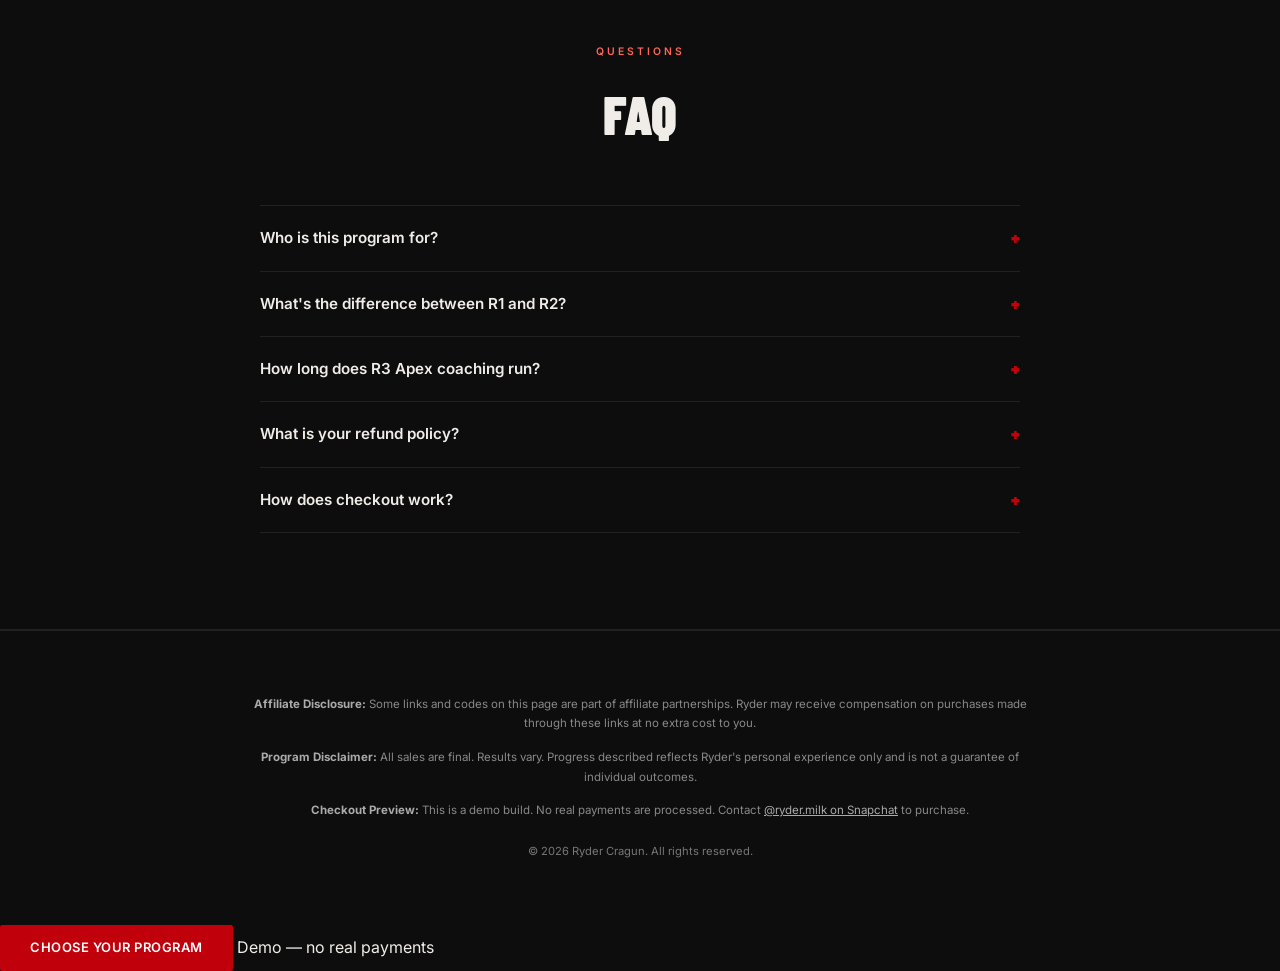
==== commit 9c8692b9: "Update mobile hero styling and comparison table scrollbar" ====
--- a/index.html
+++ b/index.html
@@ -2,10 +2,10 @@
 <html lang="en">
 <head>
   <meta charset="UTF-8">
-  <meta name="viewport" content="width=device-width, initial-scale=1.0">
+  <meta name="viewport" content="width=device-width, initial-scale=1.0, viewport-fit=cover">
   <title>Ryder Cragun — Bench Press Programs</title>
   <link rel="preconnect" href="https://fonts.googleapis.com">
-  <link href="https://fonts.googleapis.com/css2?family=Barlow+Condensed:wght@700;900&family=Inter:wght@300;400;500&display=swap" rel="stylesheet">
+  <link href="https://fonts.googleapis.com/css2?family=Barlow+Condensed:wght@700;900&family=Inter:wght@300;400;500;600;700&display=swap" rel="stylesheet">
   <link rel="stylesheet" href="styles.css">
 </head>
 <body>
@@ -30,11 +30,13 @@
 
     <section class="hero" aria-label="Hero">
       <div class="hero-text">
-        <p class="eyebrow">500 lb Bench Press &middot; Strength Coach</p>
-        <h1>Build a<br>Stronger<br>Bench.</h1>
-        <p class="hero-sub">The exact program that took me from a 135 lb bench in January 2025 to 500 lbs in June 2026. Real progression. No fluff.</p>
-        <p class="results-vary">Results vary. Progress reflects personal experience.</p>
-        <a href="#programs" class="btn btn-primary hero-cta">Choose Your Program</a>
+        <div class="hero-text-inner">
+          <p class="eyebrow">500 lb Bench Press &middot; Strength Coach</p>
+          <h1>Build a<br>Stronger<br>Bench.</h1>
+          <p class="hero-sub">The exact program that took me from a 135 lb bench in January 2025 to 500 lbs in June 2026. Real progression. No fluff.</p>
+          <p class="results-vary">Results vary. Progress reflects personal experience.</p>
+          <a href="#programs" class="btn btn-primary hero-cta">Choose Your Program</a>
+        </div>
       </div>
       <figure class="hero-photo">
         <img src="assets/source-1.jpg" alt="Ryder Cragun, strength coach, performing a heavy bench press" class="athlete-img">
@@ -106,6 +108,7 @@
     <section class="comparison" aria-labelledby="compare-title">
       <p class="section-eyebrow">At a Glance</p>
       <h2 class="section-title" id="compare-title">What's Included</h2>
+      <p class="table-scroll-hint" aria-hidden="true">&larr; Swipe to compare tiers &rarr;</p>
       <div class="table-wrap">
         <table>
           <thead>
--- a/styles.css
+++ b/styles.css
@@ -12,170 +12,926 @@
   --rule: rgba(240,237,232,0.09);
   --font-head: 'Barlow Condensed', 'Arial Narrow', Arial, sans-serif;
   --font-body: 'Inter', system-ui, -apple-system, sans-serif;
+  --nav-height: 70px;
 }
 *, *::before, *::after { box-sizing: border-box; margin: 0; padding: 0; }
 html { scroll-behavior: smooth; }
-body { background: var(--bg); color: var(--text); font-family: var(--font-body); font-size: 16px; line-height: 1.6; overflow-x: hidden; }
+body {
+  background: var(--bg);
+  color: var(--text);
+  font-family: var(--font-body);
+  font-size: 16px;
+  line-height: 1.6;
+  overflow-x: hidden;
+  -webkit-font-smoothing: antialiased;
+}
 img { display: block; max-width: 100%; }
 a { color: inherit; }
 
 /* ── Nav ── */
 .site-nav {
-  display: flex; align-items: center; justify-content: space-between;
-  padding: 18px 56px; border-bottom: 1px solid var(--rule);
-  position: sticky; top: 0; z-index: 50;
-  background: rgba(13,13,13,0.93); backdrop-filter: blur(10px);
-}
-.nav-brand { font-family: var(--font-head); font-size: 1rem; font-weight: 700; letter-spacing: 2px; text-transform: uppercase; }
-.preview-label { font-size: 0.6rem; letter-spacing: 2px; text-transform: uppercase; color: var(--muted); border: 1px solid var(--rule); padding: 3px 10px; border-radius: 100px; }
-.nav-socials { display: flex; gap: 12px; }
-.nav-socials a { display: flex; align-items: center; justify-content: center; width: 34px; height: 34px; border-radius: 50%; border: 1px solid var(--rule); color: var(--muted); text-decoration: none; transition: color .2s, border-color .2s; }
-.nav-socials a:hover { color: var(--text); border-color: var(--red); }
-.nav-socials a:focus-visible { outline: 2px solid var(--red); outline-offset: 3px; }
+  display: flex;
+  align-items: center;
+  justify-content: space-between;
+  padding: 0 56px;
+  height: var(--nav-height);
+  border-bottom: 1px solid var(--rule);
+  position: sticky;
+  top: 0;
+  z-index: 50;
+  background: rgba(13,13,13,0.94);
+  backdrop-filter: blur(12px);
+  -webkit-backdrop-filter: blur(12px);
+}
+.nav-brand {
+  font-family: var(--font-head);
+  font-size: 1.05rem;
+  font-weight: 800;
+  letter-spacing: 2.5px;
+  text-transform: uppercase;
+}
+.preview-label {
+  font-size: 0.625rem;
+  letter-spacing: 2px;
+  text-transform: uppercase;
+  color: var(--muted);
+  border: 1px solid var(--rule);
+  padding: 4px 12px;
+  border-radius: 100px;
+}
+.nav-socials {
+  display: flex;
+  gap: 10px;
+}
+.nav-socials a {
+  display: flex;
+  align-items: center;
+  justify-content: center;
+  width: 36px;
+  height: 36px;
+  border-radius: 50%;
+  border: 1px solid var(--rule);
+  color: var(--muted);
+  text-decoration: none;
+  transition: color .2s, border-color .2s, background .2s;
+}
+.nav-socials a:hover {
+  color: var(--text);
+  border-color: var(--red);
+  background: rgba(192, 0, 10, 0.08);
+}
+.nav-socials a:focus-visible {
+  outline: 2px solid var(--red);
+  outline-offset: 3px;
+}
 
 /* ── Hero ── */
-.hero { display: grid; grid-template-columns: 1fr 1fr; min-height: 88vh; }
-.hero-text { display: flex; flex-direction: column; justify-content: center; padding: 80px 64px 80px 80px; border-right: 1px solid var(--rule); }
-.eyebrow { font-size: 0.65rem; letter-spacing: 3px; text-transform: uppercase; color: var(--red-label); font-weight: 500; margin-bottom: 22px; }
-h1 { font-family: var(--font-head); font-size: clamp(5rem, 9.5vw, 9rem); font-weight: 900; line-height: 0.88; letter-spacing: -1px; text-transform: uppercase; margin-bottom: 30px; }
-.hero-sub { font-size: 1rem; color: var(--muted); max-width: 360px; line-height: 1.75; margin-bottom: 14px; }
-.results-vary { font-size: 0.7rem; color: var(--muted); margin-bottom: 28px; font-style: italic; }
-.hero-photo { position: relative; overflow: hidden; margin: 0; }
-.athlete-img { width: 100%; height: 100%; object-fit: cover; object-position: 34% 52%; transform: scale(1.45); transform-origin: 34% 52%; }
-.photo-caption { position: absolute; bottom: 14px; left: 18px; font-size: 0.6rem; letter-spacing: 1.5px; text-transform: uppercase; color: rgba(240,237,232,0.55); pointer-events: none; }
+.hero {
+  display: grid;
+  grid-template-columns: 1fr 1fr;
+  height: calc(100vh - var(--nav-height));
+  min-height: 580px;
+  max-height: 900px;
+  overflow: hidden;
+  border-bottom: 1px solid var(--rule);
+}
+.hero-text {
+  display: flex;
+  flex-direction: column;
+  justify-content: center;
+  align-items: center;
+  text-align: center;
+  padding: 48px 48px;
+  border-right: 1px solid var(--rule);
+  height: 100%;
+}
+.hero-text-inner {
+  width: 100%;
+  max-width: 500px;
+  margin: 0 auto;
+  display: flex;
+  flex-direction: column;
+  align-items: center;
+  text-align: center;
+}
+.eyebrow {
+  font-size: 0.7rem;
+  letter-spacing: 3px;
+  text-transform: uppercase;
+  color: var(--red-label);
+  font-weight: 600;
+  margin-bottom: 18px;
+  text-align: center;
+}
+h1 {
+  font-family: var(--font-head);
+  font-size: clamp(4.2rem, 6.5vw, 6.8rem);
+  font-weight: 900;
+  line-height: 0.92;
+  letter-spacing: -1px;
+  text-transform: uppercase;
+  margin-bottom: 22px;
+  text-align: center;
+}
+.hero-sub {
+  font-size: 1rem;
+  color: var(--muted);
+  max-width: 410px;
+  line-height: 1.7;
+  margin: 0 auto 12px;
+  text-align: center;
+}
+.results-vary {
+  font-size: 0.72rem;
+  color: var(--muted);
+  margin-bottom: 26px;
+  font-style: italic;
+  text-align: center;
+}
+.hero-photo {
+  position: relative;
+  overflow: hidden;
+  margin: 0;
+  height: 100%;
+  width: 100%;
+  background: var(--surface);
+}
+.athlete-img {
+  position: absolute;
+  inset: 0;
+  width: 100%;
+  height: 100%;
+  object-fit: cover;
+  object-position: 34% 42%;
+  transform: scale(1.3);
+  transform-origin: 34% 42%;
+}
+.hero-photo::after {
+  content: '';
+  position: absolute;
+  inset: 0;
+  background: linear-gradient(to top, rgba(13, 13, 13, 0.45) 0%, transparent 22%);
+  pointer-events: none;
+}
+.photo-caption {
+  position: absolute;
+  bottom: 16px;
+  left: 20px;
+  z-index: 2;
+  font-size: 0.625rem;
+  letter-spacing: 1.5px;
+  text-transform: uppercase;
+  color: rgba(240,237,232,0.6);
+  pointer-events: none;
+}
 
 /* ── Buttons ── */
-.btn { display: inline-flex; align-items: center; justify-content: center; font-family: var(--font-body); font-size: 0.8125rem; font-weight: 600; letter-spacing: 0.5px; text-transform: uppercase; text-decoration: none; padding: 12px 28px; min-height: 44px; border-radius: 2px; border: 2px solid transparent; cursor: pointer; transition: background .2s, color .2s, border-color .2s; line-height: 1; }
-.btn-primary { background: var(--red); color: #fff; border-color: var(--red); }
-.btn-primary:hover { background: var(--red-hi); border-color: var(--red-hi); }
-.btn-outline { background: transparent; color: var(--text); border-color: rgba(240,237,232,0.2); }
-.btn-outline:hover { border-color: var(--red); color: var(--red); }
-.btn:focus-visible { outline: 2px solid var(--red); outline-offset: 3px; }
-.hero-cta { align-self: flex-start; width: auto; }
+.btn {
+  display: inline-flex;
+  align-items: center;
+  justify-content: center;
+  font-family: var(--font-body);
+  font-size: 0.8125rem;
+  font-weight: 600;
+  letter-spacing: 0.5px;
+  text-transform: uppercase;
+  text-decoration: none;
+  padding: 12px 28px;
+  min-height: 46px;
+  border-radius: 2px;
+  border: 2px solid transparent;
+  cursor: pointer;
+  transition: background .2s, color .2s, border-color .2s, transform .2s;
+  line-height: 1;
+}
+.btn-primary {
+  background: var(--red);
+  color: #fff;
+  border-color: var(--red);
+}
+.btn-primary:hover {
+  background: var(--red-hi);
+  border-color: var(--red-hi);
+}
+.btn-outline {
+  background: transparent;
+  color: var(--text);
+  border-color: rgba(240,237,232,0.2);
+}
+.btn-outline:hover {
+  border-color: var(--red);
+  color: var(--red);
+}
+.btn:focus-visible {
+  outline: 2px solid var(--red);
+  outline-offset: 3px;
+}
+.hero-cta {
+  align-self: center;
+  width: auto;
+  min-width: 250px;
+  padding: 14px 32px;
+}
 
 /* ── Shared section ── */
-.programs, .comparison, .affiliates, .faq { padding: 80px 80px; border-bottom: 1px solid var(--rule); }
-.section-eyebrow { font-size: 0.6rem; letter-spacing: 3px; text-transform: uppercase; color: var(--red-label); font-weight: 500; margin-bottom: 10px; }
-.section-title { font-family: var(--font-head); font-size: clamp(2rem, 4vw, 3.2rem); font-weight: 900; text-transform: uppercase; letter-spacing: -0.5px; margin-bottom: 44px; }
+.programs, .comparison, .affiliates, .faq {
+  padding: 84px 32px;
+  border-bottom: 1px solid var(--rule);
+}
+.section-eyebrow {
+  font-size: 0.65rem;
+  letter-spacing: 3px;
+  text-transform: uppercase;
+  color: var(--red-label);
+  font-weight: 600;
+  margin-bottom: 10px;
+  text-align: center;
+}
+.section-title {
+  font-family: var(--font-head);
+  font-size: clamp(2.2rem, 4.5vw, 3.4rem);
+  font-weight: 900;
+  text-transform: uppercase;
+  letter-spacing: -0.5px;
+  margin-bottom: 48px;
+  text-align: center;
+}
 
 /* ── Programs ── */
-.cards { display: grid; grid-template-columns: repeat(3, 1fr); gap: 20px; align-items: stretch; }
-.card { background: var(--surface); border: 1px solid var(--border); border-radius: 3px; padding: 36px 32px 28px; display: flex; flex-direction: column; position: relative; }
-.card-featured { border-color: var(--red); background: #110000; }
-.card-apex { border-color: rgba(192,0,10,0.5); }
-.featured-badge { position: absolute; top: 20px; right: 20px; background: var(--red); color: #fff; font-size: 0.55rem; letter-spacing: 2.5px; text-transform: uppercase; font-weight: 700; padding: 4px 10px; border-radius: 2px; }
-.card-header { margin-bottom: 24px; border-bottom: 1px solid var(--rule); padding-bottom: 20px; }
-.tier-label { font-size: 0.6rem; letter-spacing: 3px; text-transform: uppercase; color: var(--red-label); display: block; margin-bottom: 8px; }
-.card h3 { font-family: var(--font-head); font-size: 2.4rem; font-weight: 900; text-transform: uppercase; letter-spacing: -0.5px; line-height: 1; margin-bottom: 6px; }
-.card-subtitle { font-size: 0.78rem; color: var(--muted); font-weight: 400; margin-top: 4px; }
-.inclusions { list-style: none; padding: 0; flex: 1; }
-.inclusions li { font-size: 0.875rem; color: var(--muted); padding: 9px 0; border-bottom: 1px solid var(--rule); display: flex; align-items: center; gap: 10px; }
-.inclusions li::before { content: ''; display: inline-block; width: 5px; height: 5px; background: var(--red); border-radius: 50%; flex-shrink: 0; }
-.apex-note { font-size: 0.7rem; color: #999; margin-top: 14px; line-height: 1.55; font-style: italic; }
-.card-footer { display: flex; flex-direction: column; align-items: stretch; margin-top: auto; padding-top: 22px; border-top: 1px solid var(--rule); gap: 14px; }
-.card-footer .btn { width: 100%; text-align: center; }
-.price { font-family: var(--font-head); font-size: 2.4rem; font-weight: 900; color: var(--text); letter-spacing: -1px; white-space: nowrap; line-height: 1; }
-.price span { font-family: var(--font-body); font-size: 0.7rem; color: var(--muted); font-weight: 400; letter-spacing: 0; margin-left: 3px; }
+.cards {
+  display: grid;
+  grid-template-columns: repeat(3, 1fr);
+  gap: 24px;
+  align-items: stretch;
+  max-width: 1140px;
+  margin: 0 auto;
+}
+.card {
+  background: var(--surface);
+  border: 1px solid var(--border);
+  border-radius: 4px;
+  padding: 36px 30px 28px;
+  display: flex;
+  flex-direction: column;
+  position: relative;
+  transition: transform .2s ease, border-color .2s ease;
+}
+.card:hover {
+  transform: translateY(-2px);
+  border-color: rgba(192, 0, 10, 0.6);
+}
+.card-featured {
+  border-color: var(--red);
+  background: #110000;
+  box-shadow: 0 0 28px rgba(192, 0, 10, 0.12);
+}
+.card-featured:hover {
+  border-color: var(--red-hi);
+}
+.card-apex {
+  border-color: rgba(192,0,10,0.5);
+}
+.featured-badge {
+  position: absolute;
+  top: 18px;
+  right: 18px;
+  background: var(--red);
+  color: #fff;
+  font-size: 0.58rem;
+  letter-spacing: 2px;
+  text-transform: uppercase;
+  font-weight: 800;
+  padding: 4px 10px;
+  border-radius: 2px;
+}
+.card-header {
+  margin-bottom: 24px;
+  border-bottom: 1px solid var(--rule);
+  padding-bottom: 20px;
+}
+.tier-label {
+  font-size: 0.625rem;
+  letter-spacing: 3px;
+  text-transform: uppercase;
+  color: var(--red-label);
+  display: block;
+  margin-bottom: 8px;
+  font-weight: 700;
+}
+.card h3 {
+  font-family: var(--font-head);
+  font-size: 2.5rem;
+  font-weight: 900;
+  text-transform: uppercase;
+  letter-spacing: -0.5px;
+  line-height: 1;
+  margin-bottom: 6px;
+}
+.card-subtitle {
+  font-size: 0.8125rem;
+  color: var(--muted);
+  font-weight: 400;
+  margin-top: 4px;
+}
+.inclusions {
+  list-style: none;
+  padding: 0;
+  flex: 1;
+}
+.inclusions li {
+  font-size: 0.875rem;
+  color: var(--muted);
+  padding: 10px 0;
+  border-bottom: 1px solid var(--rule);
+  display: flex;
+  align-items: center;
+  gap: 10px;
+}
+.inclusions li::before {
+  content: '';
+  display: inline-block;
+  width: 5px;
+  height: 5px;
+  background: var(--red);
+  border-radius: 50%;
+  flex-shrink: 0;
+}
+.apex-note {
+  font-size: 0.72rem;
+  color: #999;
+  margin-top: 14px;
+  line-height: 1.55;
+  font-style: italic;
+}
+.card-footer {
+  display: flex;
+  flex-direction: column;
+  align-items: stretch;
+  margin-top: auto;
+  padding-top: 22px;
+  border-top: 1px solid var(--rule);
+  gap: 14px;
+}
+.card-footer .btn {
+  width: 100%;
+  text-align: center;
+  min-height: 46px;
+}
+.price {
+  font-family: var(--font-head);
+  font-size: 2.5rem;
+  font-weight: 900;
+  color: var(--text);
+  letter-spacing: -1px;
+  white-space: nowrap;
+  line-height: 1;
+}
+.price span {
+  font-family: var(--font-body);
+  font-size: 0.72rem;
+  color: var(--muted);
+  font-weight: 400;
+  letter-spacing: 0;
+  margin-left: 4px;
+}
 
 /* ── Comparison ── */
-.table-wrap { overflow-x: auto; -webkit-overflow-scrolling: touch; }
-table { width: 100%; border-collapse: collapse; font-size: 0.875rem; min-width: 440px; }
-th, td { padding: 13px 16px; text-align: center; border-bottom: 1px solid var(--rule); }
-th:first-child, td:first-child { text-align: left; color: var(--muted); padding-left: 0; }
-th { font-family: var(--font-head); font-size: 0.7rem; letter-spacing: 2px; text-transform: uppercase; color: var(--muted); font-weight: 700; }
-th:nth-child(3) { color: var(--text); }
-.check { color: var(--red); font-weight: 700; font-size: 1rem; }
-.cross { color: #2a2a2a; }
-.price-row td { font-weight: 600; padding-top: 20px; font-size: 1rem; }
-.price-row td:nth-child(3) { color: var(--red); font-family: var(--font-head); font-size: 1.2rem; }
+.table-scroll-hint {
+  display: none;
+  font-size: 0.7rem;
+  letter-spacing: 1.5px;
+  text-transform: uppercase;
+  color: var(--muted);
+  text-align: center;
+  margin-bottom: 14px;
+}
+.table-wrap {
+  overflow-x: auto;
+  -webkit-overflow-scrolling: touch;
+  max-width: 860px;
+  margin: 0 auto;
+  background: var(--surface);
+  border: 1px solid var(--rule);
+  border-radius: 4px;
+  scrollbar-width: thin;
+  scrollbar-color: var(--red) rgba(255, 255, 255, 0.08);
+}
+.table-wrap::-webkit-scrollbar {
+  height: 6px;
+  -webkit-appearance: none;
+}
+.table-wrap::-webkit-scrollbar-track {
+  background: rgba(255, 255, 255, 0.06);
+  border-radius: 3px;
+  margin: 0 14px;
+}
+.table-wrap::-webkit-scrollbar-thumb {
+  background: var(--red);
+  border-radius: 3px;
+}
+table {
+  width: 100%;
+  border-collapse: collapse;
+  font-size: 0.875rem;
+  min-width: 460px;
+}
+th, td {
+  padding: 14px 18px;
+  text-align: center;
+  border-bottom: 1px solid var(--rule);
+}
+th:first-child, td:first-child {
+  text-align: left;
+  color: var(--text);
+  padding-left: 20px;
+}
+th {
+  font-family: var(--font-head);
+  font-size: 0.75rem;
+  letter-spacing: 2px;
+  text-transform: uppercase;
+  color: var(--muted);
+  font-weight: 700;
+  background: rgba(255,255,255,0.02);
+}
+th:nth-child(3) {
+  color: var(--red-label);
+}
+.check {
+  color: var(--red);
+  font-weight: 800;
+  font-size: 1.1rem;
+}
+.cross {
+  color: #333;
+}
+.price-row td {
+  font-weight: 600;
+  padding-top: 20px;
+  padding-bottom: 20px;
+  font-size: 1rem;
+}
+.price-row td:nth-child(3) {
+  color: var(--red);
+  font-family: var(--font-head);
+  font-size: 1.3rem;
+  font-weight: 900;
+}
 
 /* ── Affiliates ── */
-.affiliate-grid { display: grid; grid-template-columns: repeat(4, 1fr); gap: 16px; }
-.affiliate-card { background: var(--surface); border: 1px solid var(--rule); border-radius: 3px; padding: 28px 20px; display: flex; flex-direction: column; align-items: center; gap: 10px; text-align: center; }
-.affiliate-card img { width: 60px; height: 60px; object-fit: contain; border-radius: 50%; }
-.aff-name { font-size: 0.78rem; font-weight: 500; letter-spacing: 0.3px; }
-.code-row { display: flex; align-items: center; gap: 7px; }
-.code-row code { font-size: 0.8rem; background: var(--surface2); padding: 5px 9px; border-radius: 2px; letter-spacing: 1px; border: 1px solid var(--rule); font-family: monospace; }
-.copy-btn { font-size: 0.65rem; background: transparent; border: 1px solid var(--rule); color: var(--muted); padding: 5px 9px; border-radius: 2px; cursor: pointer; font-family: var(--font-body); letter-spacing: 1px; text-transform: uppercase; transition: color .2s, border-color .2s; }
-.copy-btn:hover, .copy-btn.copied { color: var(--red); border-color: var(--red); }
-.copy-btn:focus-visible { outline: 2px solid var(--red); outline-offset: 2px; }
-.aff-disc { font-size: 0.7rem; color: var(--muted); }
-.shop-link { font-size: 0.68rem; letter-spacing: 1.5px; text-transform: uppercase; color: var(--muted); text-decoration: none; transition: color .2s; margin-top: auto; }
-.shop-link:hover { color: var(--text); }
+.affiliate-grid {
+  display: grid;
+  grid-template-columns: repeat(4, 1fr);
+  gap: 18px;
+  max-width: 1140px;
+  margin: 0 auto;
+}
+.affiliate-card {
+  background: var(--surface);
+  border: 1px solid var(--rule);
+  border-radius: 4px;
+  padding: 28px 20px;
+  display: flex;
+  flex-direction: column;
+  align-items: center;
+  gap: 12px;
+  text-align: center;
+  transition: border-color .2s, transform .2s;
+}
+.affiliate-card:hover {
+  border-color: var(--border);
+  transform: translateY(-2px);
+}
+.affiliate-card img {
+  width: 64px;
+  height: 64px;
+  object-fit: contain;
+  border-radius: 50%;
+  background: var(--surface2);
+  padding: 4px;
+}
+.aff-name {
+  font-size: 0.8125rem;
+  font-weight: 600;
+  letter-spacing: 0.4px;
+}
+.code-row {
+  display: flex;
+  align-items: center;
+  justify-content: center;
+  gap: 7px;
+  flex-wrap: wrap;
+  width: 100%;
+}
+.code-row code {
+  font-size: 0.8125rem;
+  background: var(--surface2);
+  padding: 6px 10px;
+  border-radius: 3px;
+  letter-spacing: 1px;
+  border: 1px solid var(--rule);
+  font-family: ui-monospace, SFMono-Regular, Menlo, Monaco, monospace;
+  font-weight: 700;
+  color: var(--text);
+}
+.copy-btn {
+  font-size: 0.6875rem;
+  background: transparent;
+  border: 1px solid var(--rule);
+  color: var(--muted);
+  padding: 6px 11px;
+  border-radius: 3px;
+  cursor: pointer;
+  font-family: var(--font-body);
+  letter-spacing: 1px;
+  text-transform: uppercase;
+  font-weight: 600;
+  min-height: 32px;
+  transition: color .2s, border-color .2s, background .2s;
+}
+.copy-btn:hover, .copy-btn.copied {
+  color: #fff;
+  background: var(--red);
+  border-color: var(--red);
+}
+.copy-btn:focus-visible {
+  outline: 2px solid var(--red);
+  outline-offset: 2px;
+}
+.aff-disc {
+  font-size: 0.72rem;
+  color: var(--muted);
+}
+.shop-link {
+  font-size: 0.7rem;
+  letter-spacing: 1.5px;
+  text-transform: uppercase;
+  color: var(--muted);
+  text-decoration: none;
+  font-weight: 600;
+  transition: color .2s;
+  margin-top: auto;
+  padding-top: 4px;
+}
+.shop-link:hover {
+  color: var(--red-label);
+}
 
 /* ── FAQ ── */
-.faq { padding-bottom: 80px; }
-.faq-list { max-width: 720px; }
-.faq-item { border-bottom: 1px solid var(--rule); }
-.faq-item summary { padding: 18px 0; font-size: 0.925rem; font-weight: 500; cursor: pointer; list-style: none; display: flex; justify-content: space-between; align-items: center; gap: 16px; }
-.faq-item summary::-webkit-details-marker { display: none; }
-.faq-item summary::after { content: '+'; font-size: 1.1rem; color: var(--red); flex-shrink: 0; transition: transform .2s; font-family: var(--font-head); font-weight: 900; }
-.faq-item[open] summary::after { transform: rotate(45deg); }
-.faq-item p { color: var(--muted); font-size: 0.875rem; line-height: 1.75; padding: 0 0 20px; }
-.faq-item:focus-visible { outline: 2px solid var(--red); }
+.faq {
+  padding-bottom: 96px;
+}
+.faq-list {
+  max-width: 760px;
+  margin: 0 auto;
+}
+.faq-item {
+  border-bottom: 1px solid var(--rule);
+}
+.faq-item:first-child {
+  border-top: 1px solid var(--rule);
+}
+.faq-item summary {
+  padding: 20px 0;
+  font-size: 0.95rem;
+  font-weight: 600;
+  cursor: pointer;
+  list-style: none;
+  display: flex;
+  justify-content: space-between;
+  align-items: center;
+  gap: 16px;
+  min-height: 48px;
+}
+.faq-item summary::-webkit-details-marker {
+  display: none;
+}
+.faq-item summary::after {
+  content: '+';
+  font-size: 1.25rem;
+  color: var(--red);
+  flex-shrink: 0;
+  transition: transform .2s;
+  font-family: var(--font-head);
+  font-weight: 900;
+  line-height: 1;
+}
+.faq-item[open] summary::after {
+  transform: rotate(45deg);
+}
+.faq-item p {
+  color: var(--muted);
+  font-size: 0.875rem;
+  line-height: 1.75;
+  padding: 0 0 22px;
+}
+.faq-item:focus-visible {
+  outline: 2px solid var(--red);
+  outline-offset: 2px;
+}
 
 /* ── Footer ── */
-.site-footer { padding: 56px 80px; border-top: 1px solid var(--rule); }
-.footer-inner { max-width: 760px; display: flex; flex-direction: column; gap: 12px; }
-.disclosure { font-size: 0.7rem; color: #999; line-height: 1.75; }
-.disclosure strong { color: #bbb; }
-.disclosure a { color: #999; text-decoration: underline; }
-.disclosure a:hover { color: var(--text); }
-.demo-note { color: #999; }
-.copyright { font-size: 0.68rem; color: #999; margin-top: 8px; }
+.site-footer {
+  padding: 64px 32px;
+  border-top: 1px solid var(--rule);
+}
+.footer-inner {
+  max-width: 800px;
+  margin: 0 auto;
+  display: flex;
+  flex-direction: column;
+  align-items: center;
+  text-align: center;
+  gap: 14px;
+}
+.disclosure {
+  font-size: 0.72rem;
+  color: #888;
+  line-height: 1.7;
+}
+.disclosure strong {
+  color: #aaa;
+}
+.disclosure a {
+  color: #aaa;
+  text-decoration: underline;
+}
+.disclosure a:hover {
+  color: var(--text);
+}
+.demo-note {
+  color: #888;
+}
+.copyright {
+  font-size: 0.7rem;
+  color: #777;
+  margin-top: 8px;
+}
 
 /* ── Responsive ── */
 @media (max-width: 1024px) {
-  .programs, .comparison, .affiliates, .faq, .site-footer { padding-left: 40px; padding-right: 40px; }
-  .site-nav { padding-left: 40px; padding-right: 40px; }
-  .hero-text { padding: 60px 40px 60px 56px; }
-}
+  .site-nav {
+    padding-left: 32px;
+    padding-right: 32px;
+  }
+  .hero-text {
+    padding: 36px 32px;
+  }
+  h1 {
+    font-size: clamp(3.8rem, 6vw, 5.5rem);
+  }
+}
+
 @media (max-width: 860px) {
-  .programs, .comparison, .affiliates, .faq, .site-footer { padding-left: 24px; padding-right: 24px; }
-  .site-nav { padding: 14px 24px; }
-  .preview-label { display: none; }
-  .hero { grid-template-columns: 1fr; min-height: auto; }
-  .hero-text { padding: 56px 24px 44px; border-right: none; border-bottom: 1px solid var(--rule); }
-  h1 { font-size: clamp(4.5rem, 20vw, 7rem); }
-  .hero-photo { height: 65vw; max-height: 520px; }
-  .cards { grid-template-columns: 1fr; max-width: 460px; }
-  .affiliate-grid { grid-template-columns: repeat(2, 1fr); }
-}
-@media (max-width: 480px) {
-  .affiliate-grid { grid-template-columns: 1fr 1fr; gap: 10px; }
-  .affiliate-card { padding: 18px 12px; }
-  .card { padding: 28px 22px 22px; }
-}
-@media (max-width: 400px) {
-  table { font-size: 0.75rem; min-width: 0; }
-  th, td { padding: 10px 7px; }
-  th:first-child, td:first-child { padding-left: 0; }
-}
-@media (max-width: 320px) {
-  table { font-size: 0.7rem; }
-  th, td { padding: 8px 5px; }
-}
-
-/* ── Mobile bottom CTA ── */
-.mobile-cta-bar { display: none; }
-@media (max-width: 860px) {
-  body { padding-bottom: 76px; }
+  body {
+    padding-bottom: calc(86px + env(safe-area-inset-bottom, 0px));
+  }
+  .site-nav {
+    padding: max(12px, env(safe-area-inset-top, 12px)) max(20px, env(safe-area-inset-right, 20px)) 12px max(20px, env(safe-area-inset-left, 20px));
+    height: auto;
+  }
+  .nav-brand {
+    font-size: 0.95rem;
+    letter-spacing: 2px;
+  }
+  .preview-label {
+    display: none;
+  }
+  .nav-socials a {
+    width: 38px;
+    height: 38px;
+  }
+  
+  /* Hero on mobile: Photo behind text in black & white */
+  .hero {
+    display: flex;
+    flex-direction: column;
+    justify-content: center;
+    position: relative;
+    height: auto;
+    min-height: calc(100vh - var(--nav-height) - 40px);
+    max-height: none;
+    overflow: hidden;
+    border-bottom: 1px solid var(--rule);
+  }
+  .hero-photo {
+    position: absolute;
+    inset: 0;
+    width: 100%;
+    height: 100%;
+    z-index: 1;
+    background: #0d0d0d;
+  }
+  .athlete-img {
+    position: absolute;
+    inset: 0;
+    width: 100%;
+    height: 100%;
+    object-fit: cover;
+    object-position: 45% 26%;
+    transform: scale(1.18);
+    transform-origin: 45% 26%;
+    filter: grayscale(100%) contrast(1.18) brightness(0.38);
+  }
+  .hero-photo::after {
+    content: '';
+    position: absolute;
+    inset: 0;
+    background: radial-gradient(circle at 50% 36%, rgba(13, 13, 13, 0.4) 0%, rgba(13, 13, 13, 0.85) 85%),
+                linear-gradient(180deg, rgba(13, 13, 13, 0.4) 0%, rgba(13, 13, 13, 0.25) 35%, rgba(13, 13, 13, 0.95) 95%);
+    z-index: 2;
+    pointer-events: none;
+  }
+  .photo-caption {
+    display: none;
+  }
+  .hero-text {
+    position: relative;
+    z-index: 3;
+    padding: 60px 20px 48px;
+    border-right: none;
+    border-bottom: none;
+    height: auto;
+    width: 100%;
+  }
+  .hero-text-inner {
+    max-width: 440px;
+    align-items: center;
+    text-align: center;
+  }
+  .eyebrow {
+    font-size: 0.65rem;
+    letter-spacing: 2.5px;
+    margin-bottom: 14px;
+    text-shadow: 0 2px 8px rgba(0, 0, 0, 0.8);
+  }
+  h1 {
+    font-size: clamp(3.2rem, 15vw, 4.8rem);
+    line-height: 0.92;
+    margin-bottom: 18px;
+    letter-spacing: -0.5px;
+    text-shadow: 0 4px 20px rgba(0, 0, 0, 0.9);
+  }
+  .hero-sub {
+    font-size: 0.95rem;
+    line-height: 1.65;
+    max-width: 360px;
+    margin: 0 auto 10px;
+    color: #e0deda;
+    text-shadow: 0 2px 10px rgba(0, 0, 0, 0.9);
+  }
+  .results-vary {
+    font-size: 0.68rem;
+    margin-bottom: 22px;
+    color: #999;
+  }
+  .hero-cta {
+    width: 100%;
+    max-width: 340px;
+    min-height: 48px;
+    font-size: 0.875rem;
+    letter-spacing: 1px;
+    box-shadow: 0 4px 20px rgba(192, 0, 10, 0.35);
+  }
+
+  .programs, .comparison, .affiliates, .faq, .site-footer {
+    padding-left: 20px;
+    padding-right: 20px;
+    padding-top: 60px;
+    padding-bottom: 60px;
+  }
+  .section-title {
+    margin-bottom: 36px;
+  }
+  .cards {
+    grid-template-columns: 1fr;
+    max-width: 440px;
+    margin: 0 auto;
+    gap: 20px;
+  }
+  .card {
+    padding: 32px 24px 24px;
+  }
+  .card-footer .btn {
+    min-height: 48px;
+  }
+  .table-scroll-hint {
+    display: block;
+  }
+  .affiliate-grid {
+    grid-template-columns: repeat(2, 1fr);
+    gap: 12px;
+    max-width: 520px;
+  }
+  .affiliate-card {
+    padding: 22px 14px;
+  }
+
+  /* Fixed mobile CTA bar */
   .mobile-cta-bar {
-    display: flex; flex-direction: column; align-items: center; gap: 4px;
-    position: fixed; bottom: 0; left: 0; right: 0; z-index: 100;
-    background: rgba(13,13,13,0.97); backdrop-filter: blur(10px);
+    display: flex;
+    flex-direction: column;
+    align-items: center;
+    gap: 4px;
+    position: fixed;
+    bottom: 0;
+    left: 0;
+    right: 0;
+    z-index: 100;
+    background: rgba(13,13,13,0.96);
+    backdrop-filter: blur(14px);
+    -webkit-backdrop-filter: blur(14px);
     border-top: 1px solid var(--rule);
-    padding: 10px 20px 12px;
-  }
-  .mobile-cta-btn { width: 100%; max-width: 400px; }
-  .mobile-cta-demo { font-size: 0.6rem; letter-spacing: 1.5px; text-transform: uppercase; color: #999; }
+    padding: 10px 20px calc(10px + env(safe-area-inset-bottom, 0px));
+    box-shadow: 0 -4px 24px rgba(0,0,0,0.6);
+  }
+  .mobile-cta-btn {
+    width: 100%;
+    max-width: 400px;
+    min-height: 46px;
+    font-size: 0.875rem;
+    font-weight: 700;
+    border-radius: 3px;
+  }
+  .mobile-cta-demo {
+    font-size: 0.6rem;
+    letter-spacing: 1.5px;
+    text-transform: uppercase;
+    color: var(--muted);
+  }
+}
+
+@media (max-width: 540px) {
+  .affiliate-grid {
+    grid-template-columns: 1fr 1fr;
+    gap: 10px;
+  }
+  .affiliate-card {
+    padding: 18px 10px;
+    gap: 8px;
+  }
+  .affiliate-card img {
+    width: 52px;
+    height: 52px;
+  }
+  .code-row {
+    flex-direction: column;
+    gap: 6px;
+  }
+  .code-row code {
+    width: 100%;
+    text-align: center;
+    padding: 5px 6px;
+    font-size: 0.75rem;
+  }
+  .copy-btn {
+    width: 100%;
+    min-height: 34px;
+    padding: 6px;
+  }
+  .card {
+    padding: 26px 20px 20px;
+  }
+  table {
+    font-size: 0.8rem;
+    min-width: 400px;
+  }
+  th, td {
+    padding: 11px 8px;
+  }
+  th:first-child, td:first-child {
+    padding-left: 10px;
+  }
+}
+
+@media (max-width: 360px) {
+  .affiliate-grid {
+    grid-template-columns: 1fr;
+    max-width: 260px;
+    margin: 0 auto;
+  }
 }
 
 /* ── Screen-reader only ── */
-.sr-only { position: absolute; width: 1px; height: 1px; padding: 0; margin: -1px; overflow: hidden; clip: rect(0,0,0,0); white-space: nowrap; border: 0; }
+.sr-only {
+  position: absolute;
+  width: 1px;
+  height: 1px;
+  padding: 0;
+  margin: -1px;
+  overflow: hidden;
+  clip: rect(0,0,0,0);
+  white-space: nowrap;
+  border: 0;
+}
 
 /* ── Reduced motion ── */
 @media (prefers-reduced-motion: reduce) {
-  *, *::before, *::after { transition: none !important; animation: none !important; }
-  html { scroll-behavior: auto; }
-}
+  *, *::before, *::after {
+    transition: none !important;
+    animation: none !important;
+  }
+  html {
+    scroll-behavior: auto;
+  }
+}
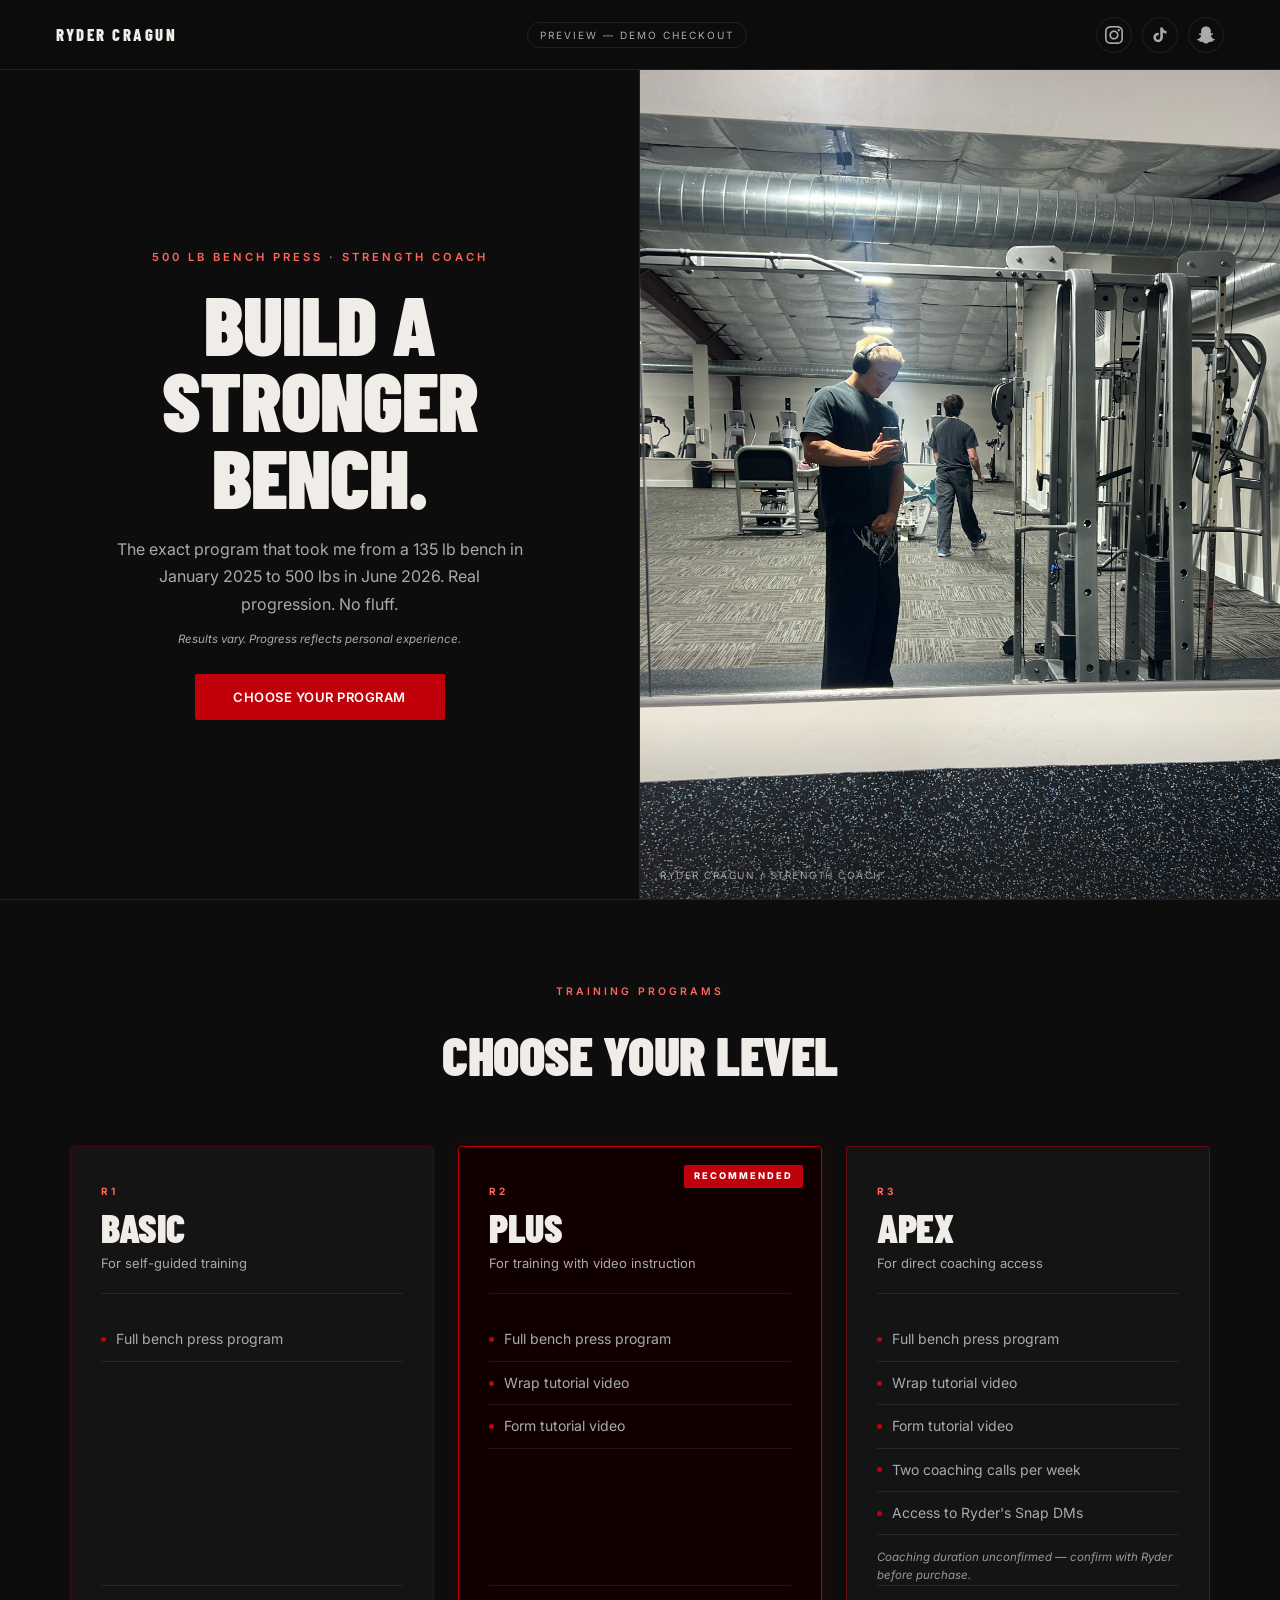
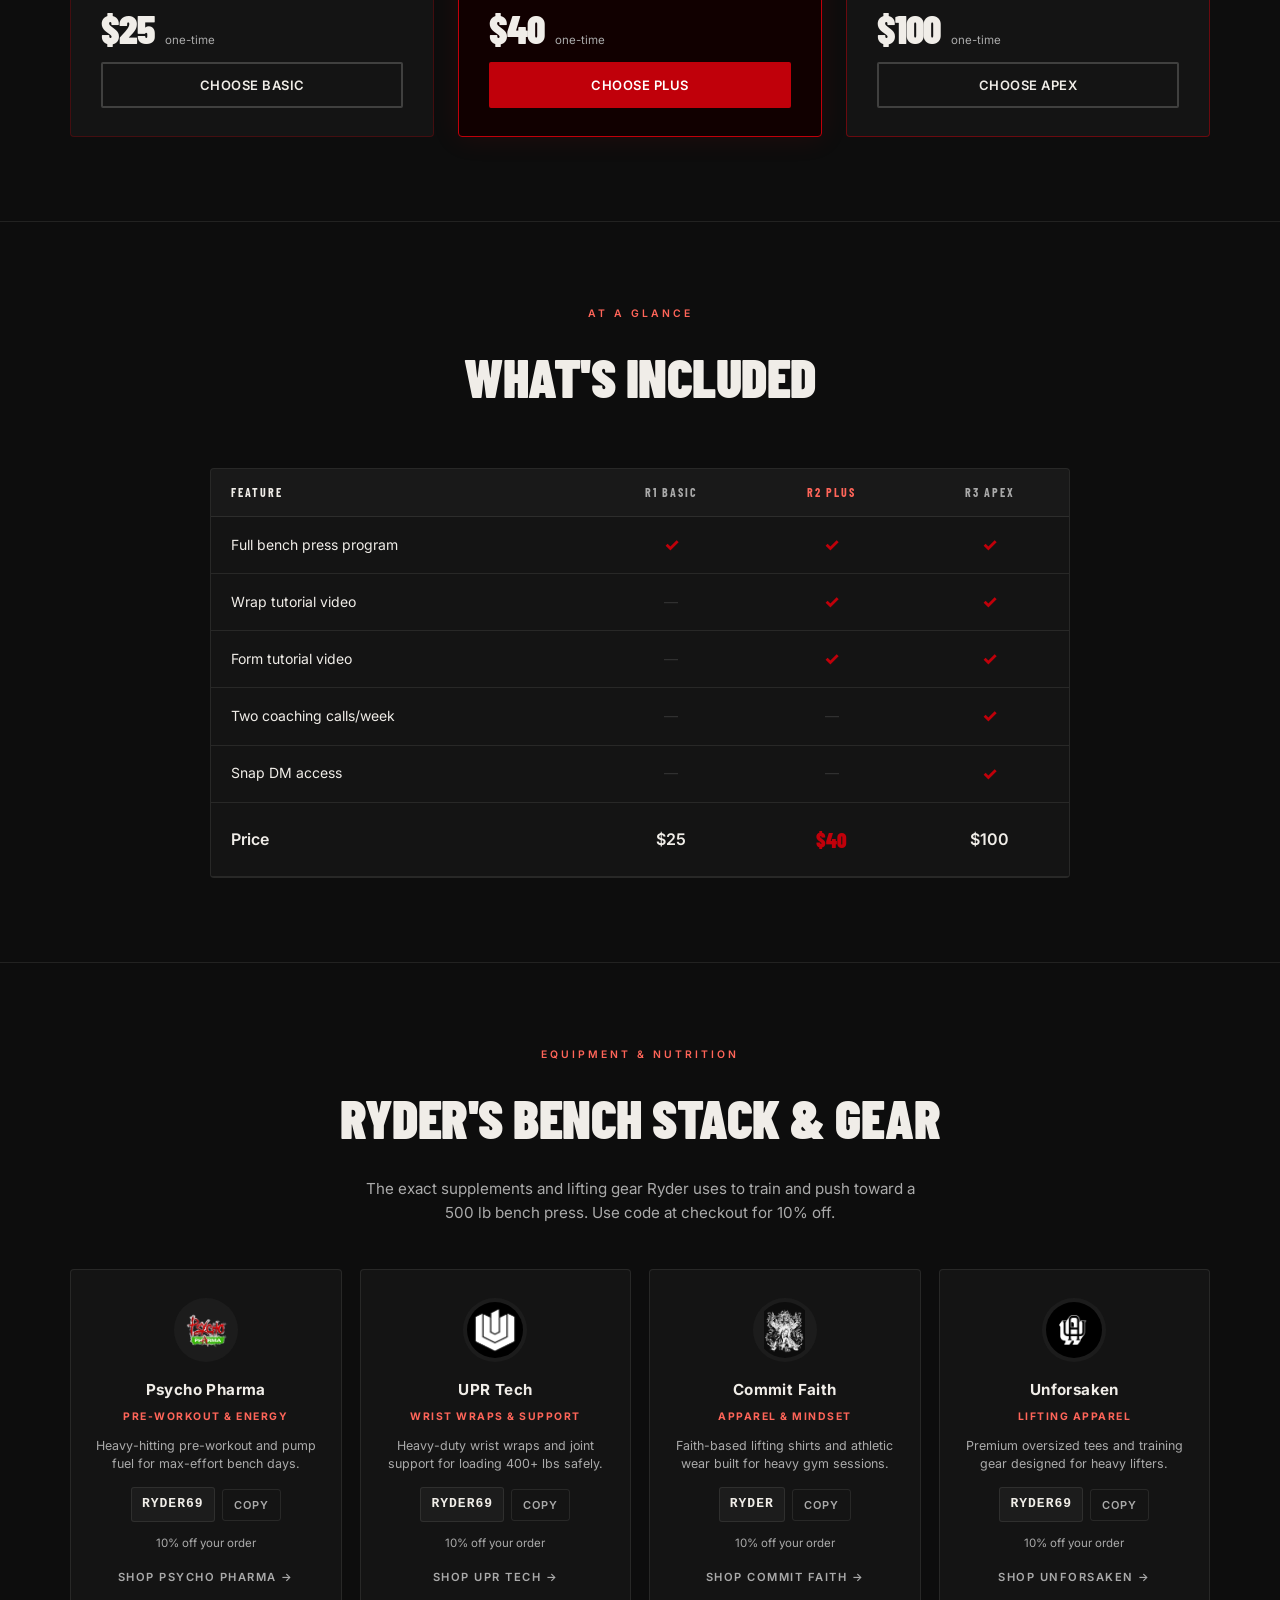
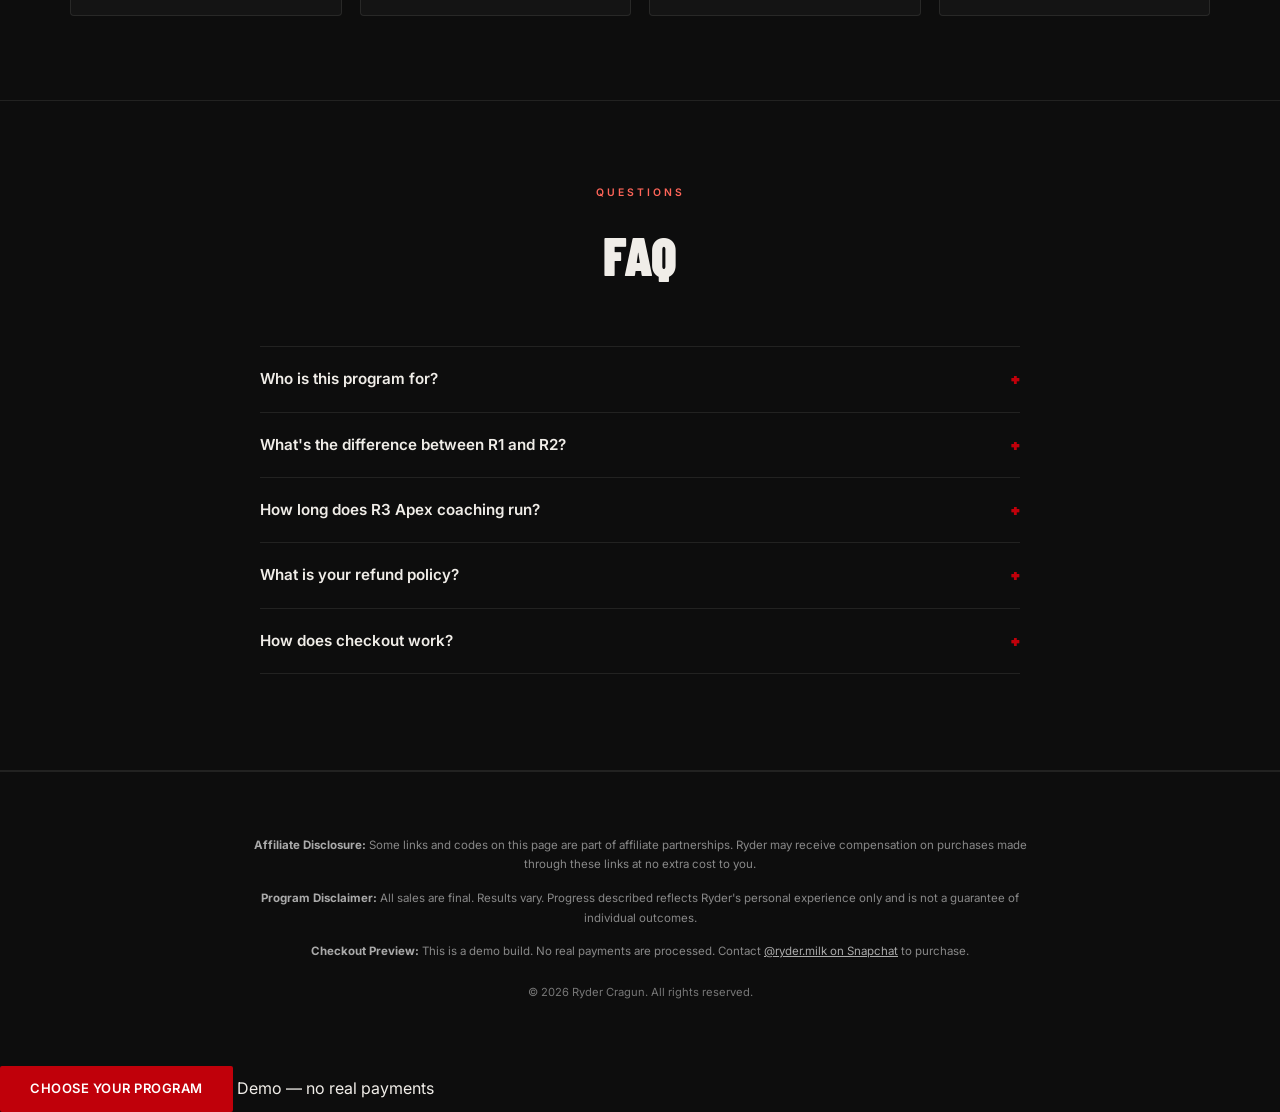
==== commit 5091e534: "Update mobile hero photo layout, table scrollbar, and rebrand affiliate section to Ryder's Bench Sta" ====
--- a/index.html
+++ b/index.html
@@ -126,37 +126,46 @@
       </div>
     </section>
 
-    <section class="affiliates" aria-labelledby="aff-title">
-      <p class="section-eyebrow">Gear &amp; Supplements</p>
-      <h2 class="section-title" id="aff-title">Affiliate Codes</h2>
+    <section class="affiliates" id="gear" aria-labelledby="aff-title">
+      <p class="section-eyebrow">Equipment &amp; Nutrition</p>
+      <h2 class="section-title" id="aff-title">Ryder's Bench Stack &amp; Gear</h2>
+      <p class="section-sub">The exact supplements and lifting gear Ryder uses to train and push toward a 500 lb bench press. Use code at checkout for 10% off.</p>
       <div class="affiliate-grid">
         <div class="affiliate-card">
           <a href="https://www.psychopharma.com" target="_blank" rel="noopener sponsored"><img src="assets/source-2.png" alt="Psycho Pharma"></a>
           <p class="aff-name">Psycho Pharma</p>
+          <span class="aff-role">Pre-Workout &amp; Energy</span>
+          <p class="aff-desc">Heavy-hitting pre-workout and pump fuel for max-effort bench days.</p>
           <div class="code-row"><code>RYDER69</code><button class="copy-btn" data-code="RYDER69" aria-label="Copy code RYDER69">Copy</button></div>
           <p class="aff-disc">10% off your order</p>
-          <a href="https://www.psychopharma.com" target="_blank" rel="noopener sponsored" class="shop-link">Shop &rarr;</a>
+          <a href="https://www.psychopharma.com" target="_blank" rel="noopener sponsored" class="shop-link">Shop Psycho Pharma &rarr;</a>
+        </div>
+        <div class="affiliate-card">
+          <a href="https://upr-tech.com/?srsltid=AfmBOopEf_AXlFQL9vsZ2hc5RppQuzRiuDc6h2p1jYFiU6wqaBBVET_k" target="_blank" rel="noopener sponsored"><img src="assets/source-4.jpg" alt="UPR Tech"></a>
+          <p class="aff-name">UPR Tech</p>
+          <span class="aff-role">Wrist Wraps &amp; Support</span>
+          <p class="aff-desc">Heavy-duty wrist wraps and joint support for loading 400+ lbs safely.</p>
+          <div class="code-row"><code>RYDER69</code><button class="copy-btn" data-code="RYDER69" aria-label="Copy code RYDER69">Copy</button></div>
+          <p class="aff-disc">10% off your order</p>
+          <a href="https://upr-tech.com/?srsltid=AfmBOopEf_AXlFQL9vsZ2hc5RppQuzRiuDc6h2p1jYFiU6wqaBBVET_k" target="_blank" rel="noopener sponsored" class="shop-link">Shop UPR Tech &rarr;</a>
         </div>
         <div class="affiliate-card">
           <a href="https://commitment-in-faith.myshopify.com/?utm_source=ig&utm_medium=social&utm_content=link_in_bio" target="_blank" rel="noopener sponsored"><img src="assets/source-3.png" alt="Commit Faith"></a>
           <p class="aff-name">Commit Faith</p>
+          <span class="aff-role">Apparel &amp; Mindset</span>
+          <p class="aff-desc">Faith-based lifting shirts and athletic wear built for heavy gym sessions.</p>
           <div class="code-row"><code>RYDER</code><button class="copy-btn" data-code="RYDER" aria-label="Copy code RYDER">Copy</button></div>
           <p class="aff-disc">10% off your order</p>
-          <a href="https://commitment-in-faith.myshopify.com/?utm_source=ig&utm_medium=social&utm_content=link_in_bio" target="_blank" rel="noopener sponsored" class="shop-link">Shop &rarr;</a>
-        </div>
-        <div class="affiliate-card">
-          <a href="https://upr-tech.com/?srsltid=AfmBOopEf_AXlFQL9vsZ2hc5RppQuzRiuDc6h2p1jYFiU6wqaBBVET_k" target="_blank" rel="noopener sponsored"><img src="assets/source-4.jpg" alt="UPR Tech"></a>
-          <p class="aff-name">UPR Tech</p>
-          <div class="code-row"><code>RYDER69</code><button class="copy-btn" data-code="RYDER69" aria-label="Copy code RYDER69">Copy</button></div>
-          <p class="aff-disc">10% off your order</p>
-          <a href="https://upr-tech.com/?srsltid=AfmBOopEf_AXlFQL9vsZ2hc5RppQuzRiuDc6h2p1jYFiU6wqaBBVET_k" target="_blank" rel="noopener sponsored" class="shop-link">Shop &rarr;</a>
+          <a href="https://commitment-in-faith.myshopify.com/?utm_source=ig&utm_medium=social&utm_content=link_in_bio" target="_blank" rel="noopener sponsored" class="shop-link">Shop Commit Faith &rarr;</a>
         </div>
         <div class="affiliate-card">
           <a href="https://shopunforsaken.com/?utm_source=ig&utm_medium=social&utm_content=link_in_bio" target="_blank" rel="noopener sponsored"><img src="assets/source-5.jpg" alt="Unforsaken"></a>
           <p class="aff-name">Unforsaken</p>
+          <span class="aff-role">Lifting Apparel</span>
+          <p class="aff-desc">Premium oversized tees and training gear designed for heavy lifters.</p>
           <div class="code-row"><code>RYDER69</code><button class="copy-btn" data-code="RYDER69" aria-label="Copy code RYDER69">Copy</button></div>
           <p class="aff-disc">10% off your order</p>
-          <a href="https://shopunforsaken.com/?utm_source=ig&utm_medium=social&utm_content=link_in_bio" target="_blank" rel="noopener sponsored" class="shop-link">Shop &rarr;</a>
+          <a href="https://shopunforsaken.com/?utm_source=ig&utm_medium=social&utm_content=link_in_bio" target="_blank" rel="noopener sponsored" class="shop-link">Shop Unforsaken &rarr;</a>
         </div>
       </div>
     </section>
--- a/styles.css
+++ b/styles.css
@@ -256,6 +256,14 @@
   margin-bottom: 48px;
   text-align: center;
 }
+.section-sub {
+  font-size: 0.95rem;
+  color: var(--muted);
+  max-width: 560px;
+  margin: -32px auto 44px;
+  text-align: center;
+  line-height: 1.6;
+}
 
 /* ── Programs ── */
 .cards {
@@ -511,9 +519,25 @@
   padding: 4px;
 }
 .aff-name {
-  font-size: 0.8125rem;
-  font-weight: 600;
+  font-size: 0.95rem;
+  font-weight: 700;
   letter-spacing: 0.4px;
+  color: var(--text);
+  margin-top: 4px;
+}
+.aff-role {
+  font-size: 0.65rem;
+  letter-spacing: 1.5px;
+  text-transform: uppercase;
+  color: var(--red-label);
+  font-weight: 700;
+  margin-top: -6px;
+}
+.aff-desc {
+  font-size: 0.78rem;
+  color: var(--muted);
+  line-height: 1.45;
+  margin-bottom: 2px;
 }
 .code-row {
   display: flex;
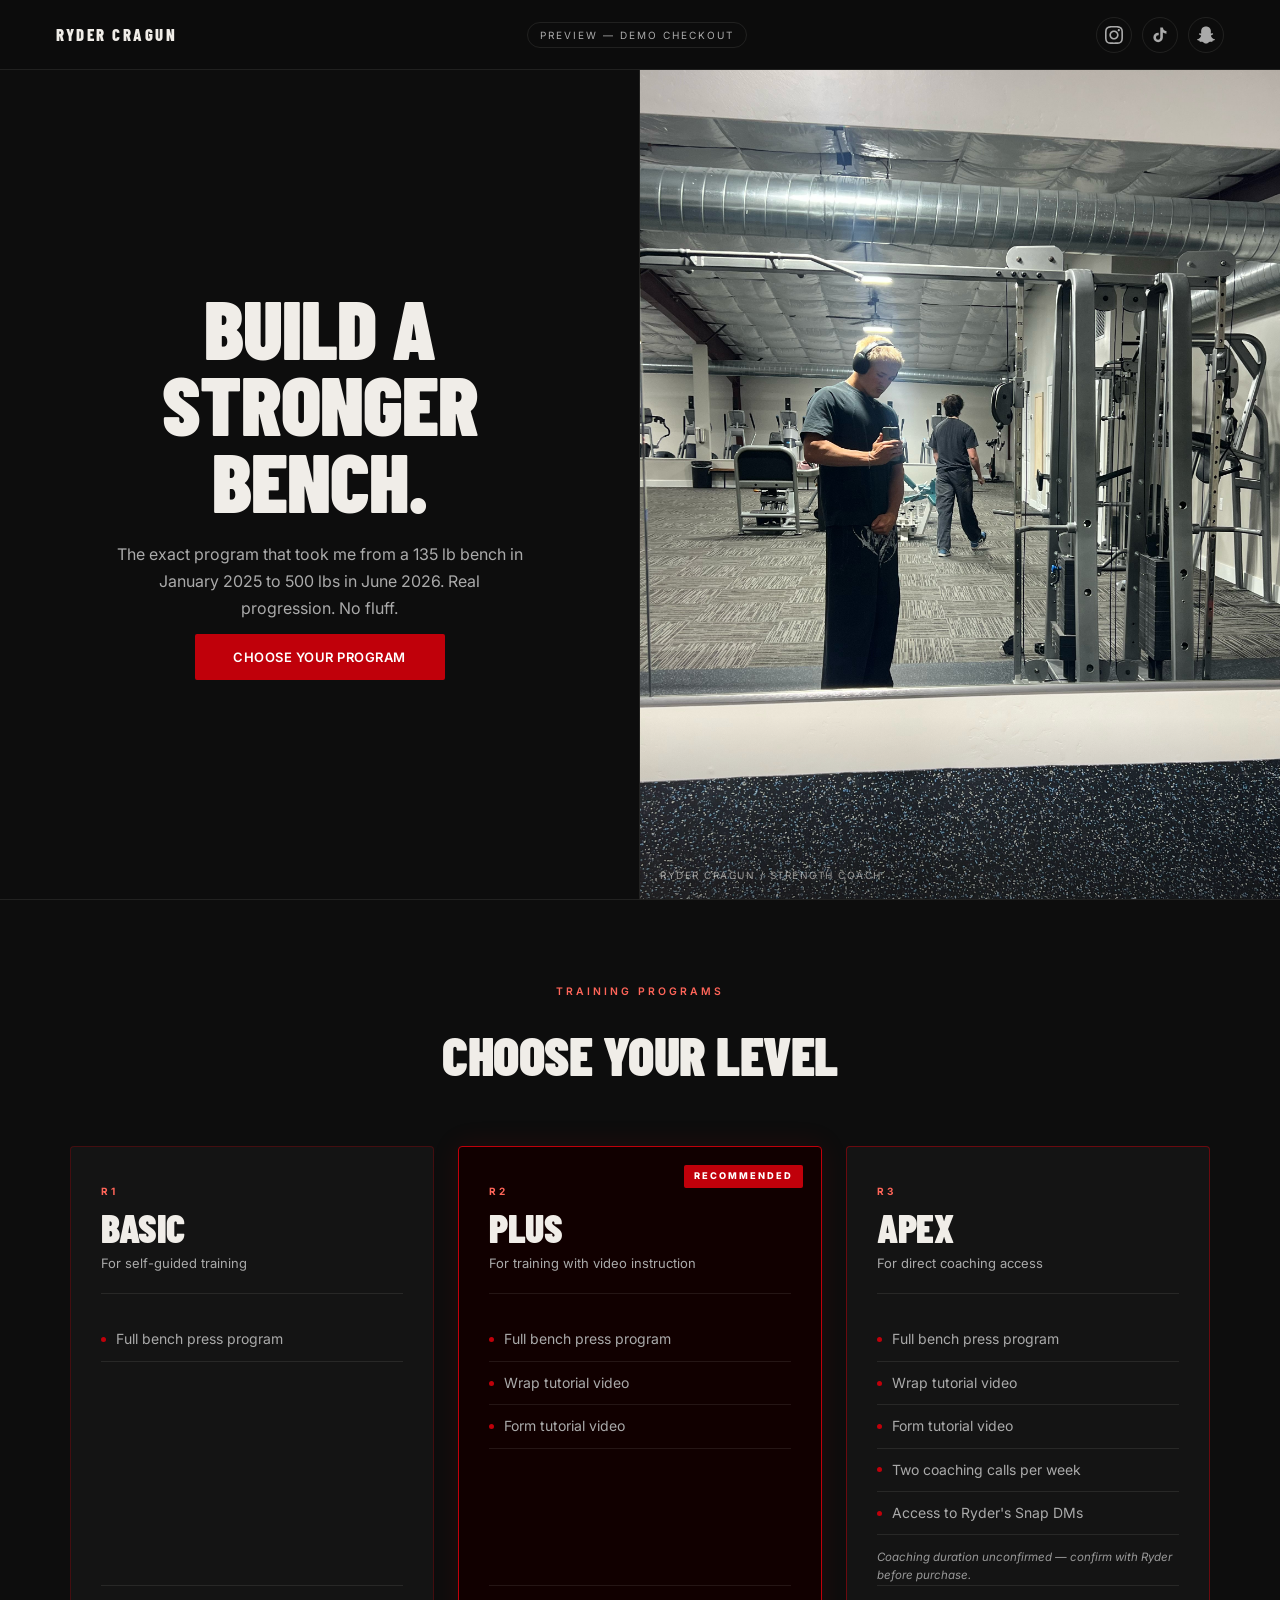
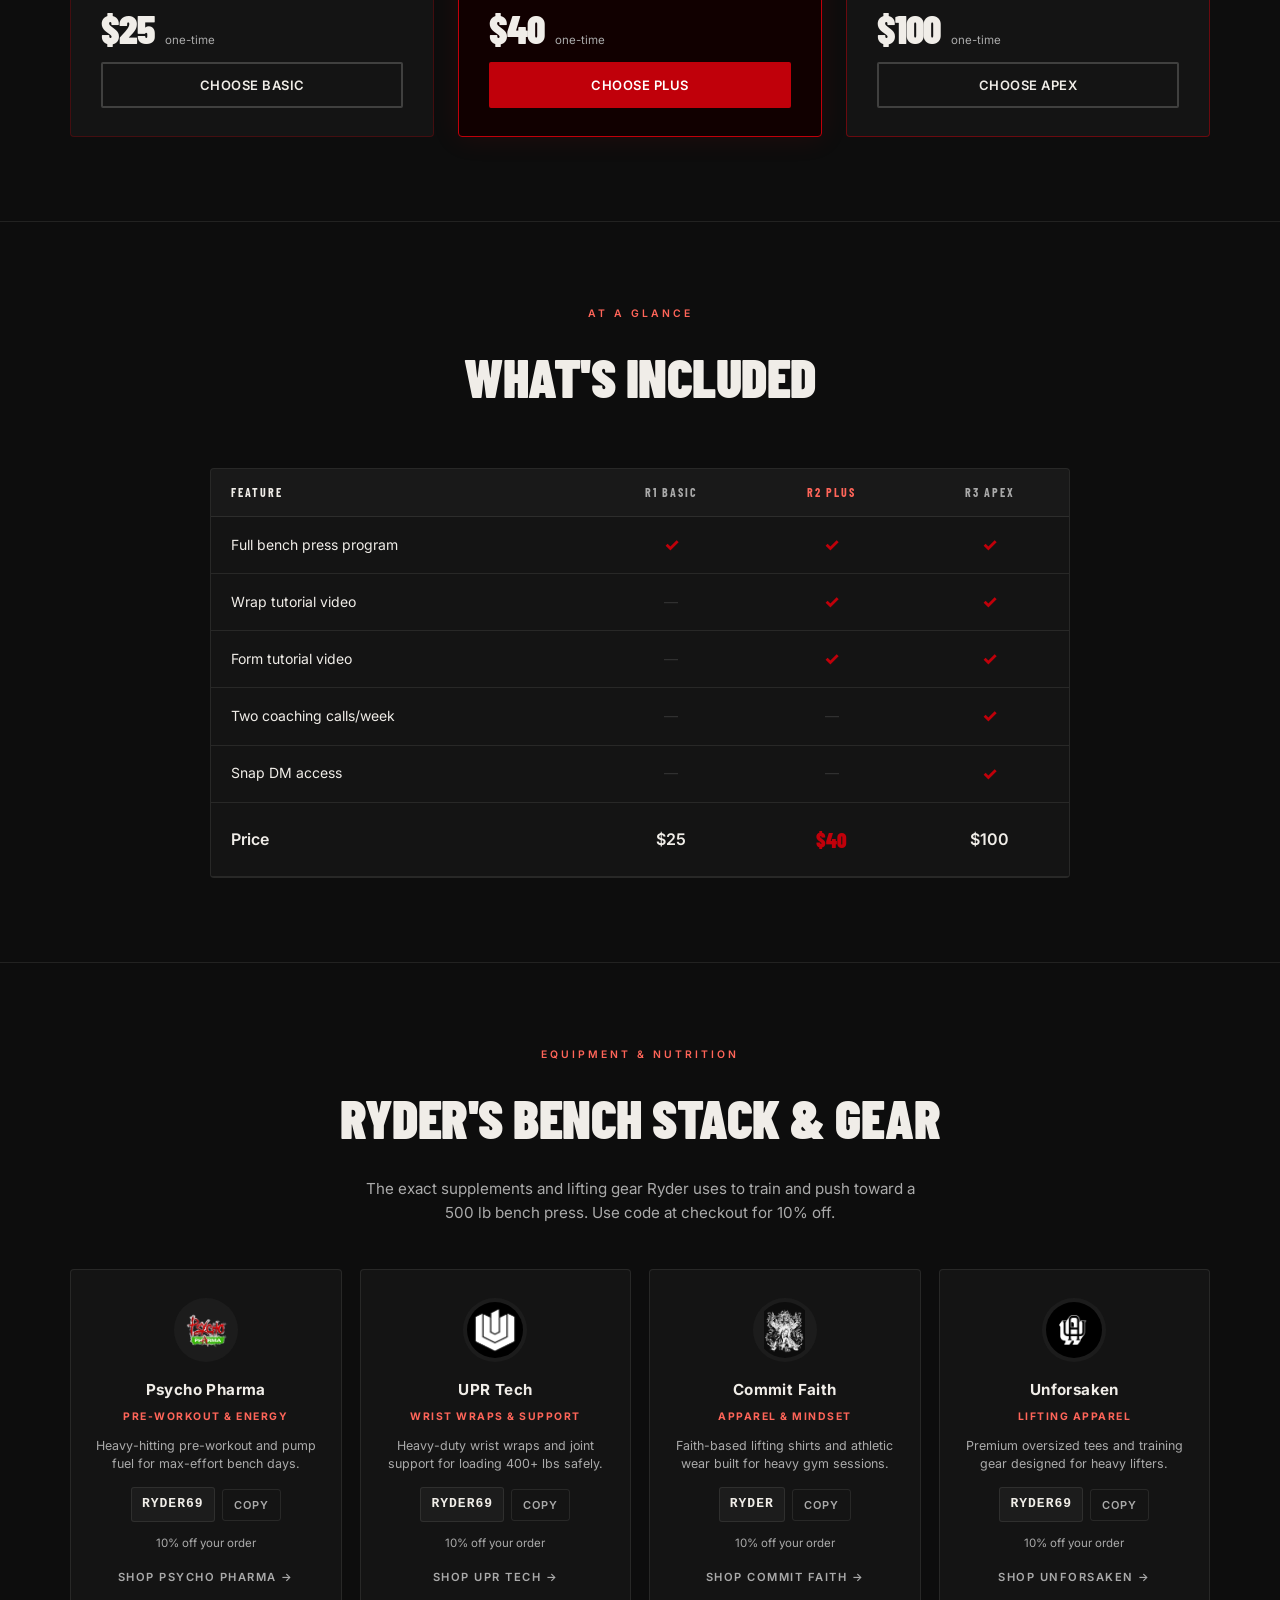
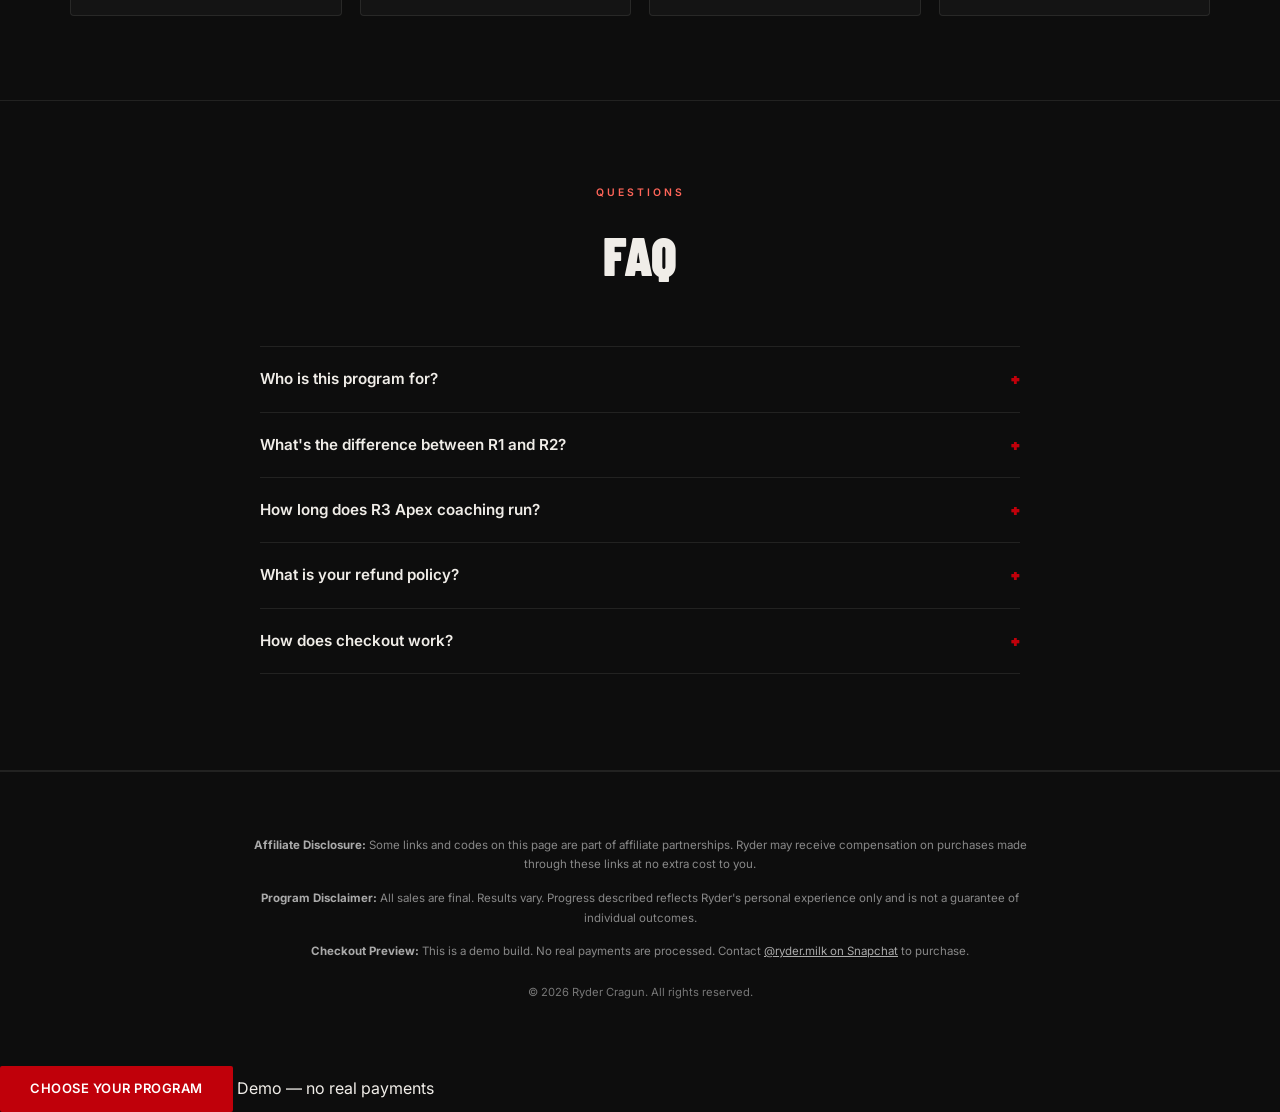
==== commit 7ce4a706: "Remove repetitive eyebrow & hero disclaimer, and prevent auto-scroll to programs on load" ====
--- a/index.html
+++ b/index.html
@@ -31,10 +31,8 @@
     <section class="hero" aria-label="Hero">
       <div class="hero-text">
         <div class="hero-text-inner">
-          <p class="eyebrow">500 lb Bench Press &middot; Strength Coach</p>
           <h1>Build a<br>Stronger<br>Bench.</h1>
           <p class="hero-sub">The exact program that took me from a 135 lb bench in January 2025 to 500 lbs in June 2026. Real progression. No fluff.</p>
-          <p class="results-vary">Results vary. Progress reflects personal experience.</p>
           <a href="#programs" class="btn btn-primary hero-cta">Choose Your Program</a>
         </div>
       </div>
@@ -108,7 +106,6 @@
     <section class="comparison" aria-labelledby="compare-title">
       <p class="section-eyebrow">At a Glance</p>
       <h2 class="section-title" id="compare-title">What's Included</h2>
-      <p class="table-scroll-hint" aria-hidden="true">&larr; Swipe to compare tiers &rarr;</p>
       <div class="table-wrap">
         <table>
           <thead>
--- a/styles.css
+++ b/styles.css
@@ -404,15 +404,6 @@
 }
 
 /* ── Comparison ── */
-.table-scroll-hint {
-  display: none;
-  font-size: 0.7rem;
-  letter-spacing: 1.5px;
-  text-transform: uppercase;
-  color: var(--muted);
-  text-align: center;
-  margin-bottom: 14px;
-}
 .table-wrap {
   overflow-x: auto;
   -webkit-overflow-scrolling: touch;
@@ -421,21 +412,6 @@
   background: var(--surface);
   border: 1px solid var(--rule);
   border-radius: 4px;
-  scrollbar-width: thin;
-  scrollbar-color: var(--red) rgba(255, 255, 255, 0.08);
-}
-.table-wrap::-webkit-scrollbar {
-  height: 6px;
-  -webkit-appearance: none;
-}
-.table-wrap::-webkit-scrollbar-track {
-  background: rgba(255, 255, 255, 0.06);
-  border-radius: 3px;
-  margin: 0 14px;
-}
-.table-wrap::-webkit-scrollbar-thumb {
-  background: var(--red);
-  border-radius: 3px;
 }
 table {
   width: 100%;
@@ -838,9 +814,6 @@
   }
   .card-footer .btn {
     min-height: 48px;
-  }
-  .table-scroll-hint {
-    display: block;
   }
   .affiliate-grid {
     grid-template-columns: repeat(2, 1fr);
